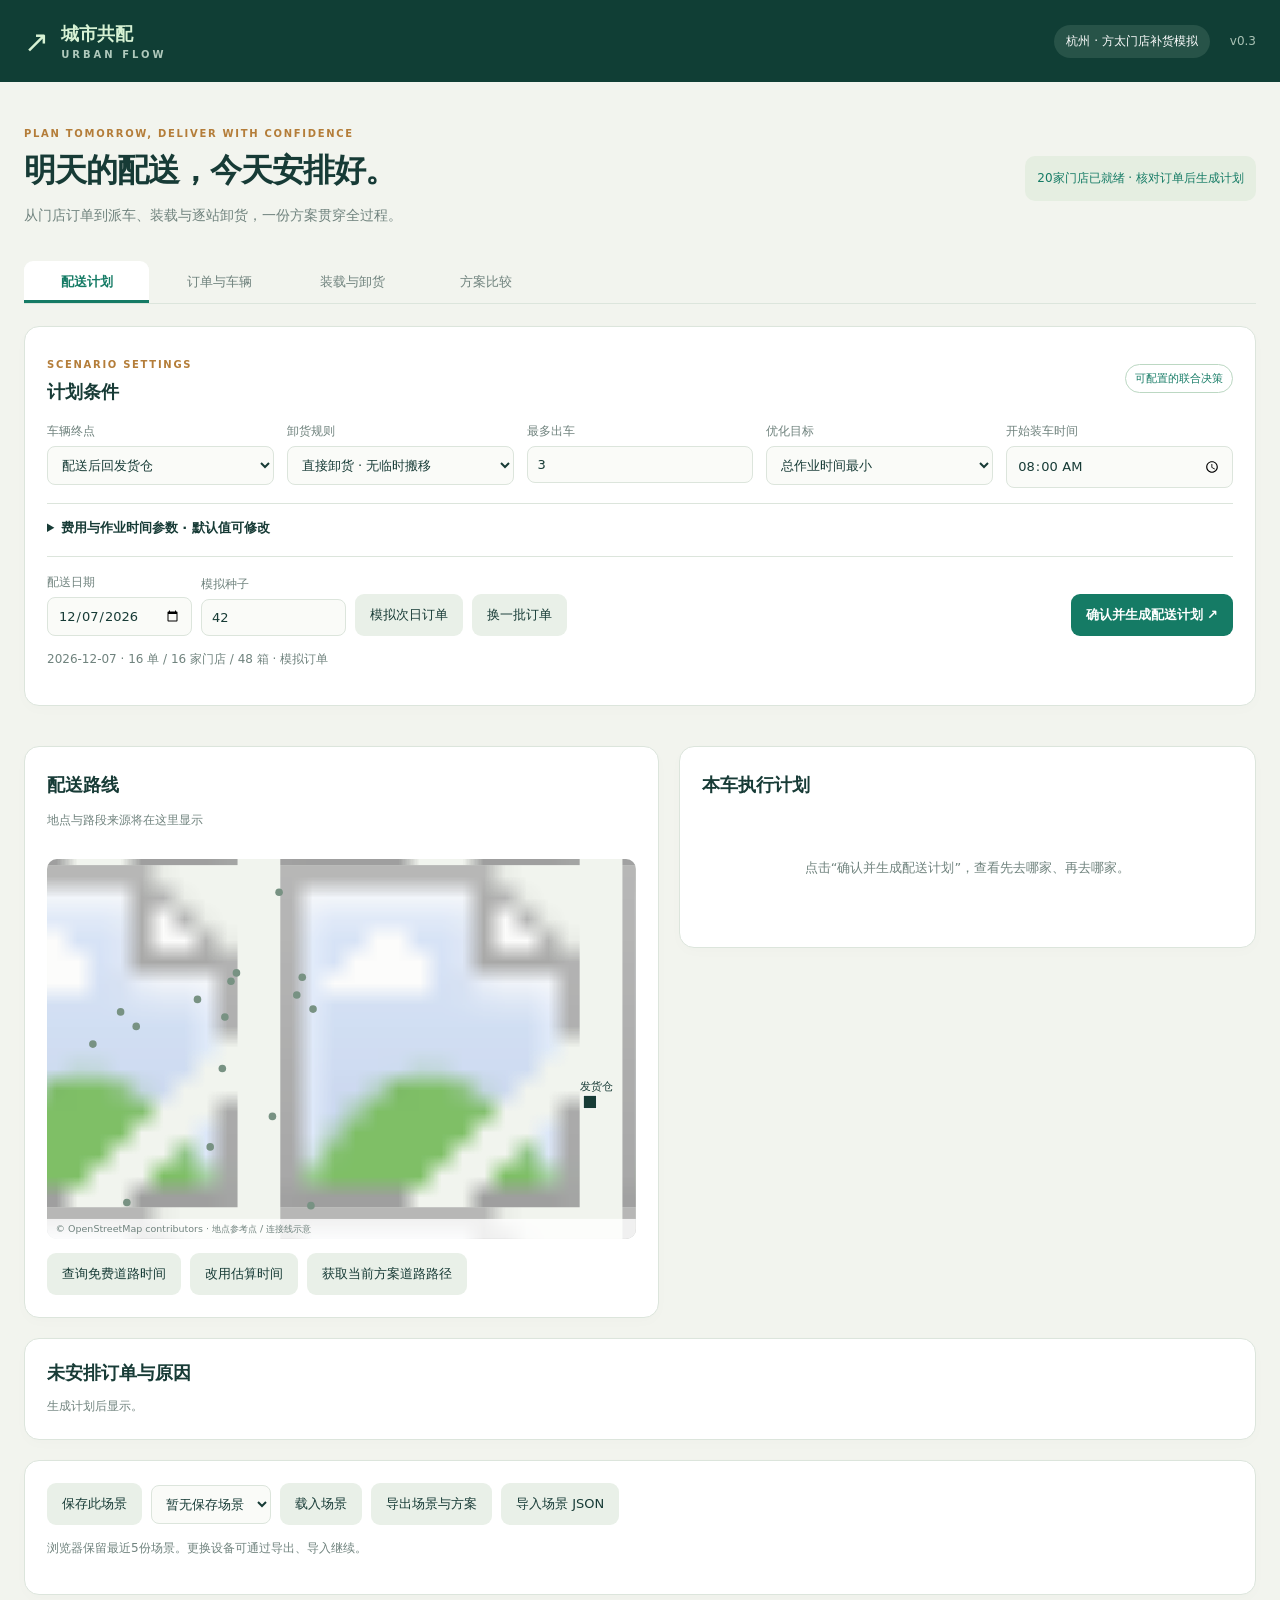
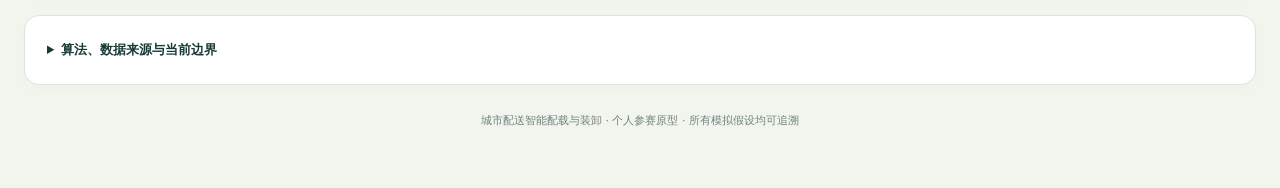
==== frontend/v03/index.html @ 90bd45fb "feat: publish configurable dispatch and loading demo v0.3" ====
<!doctype html>
<html lang="zh-CN"><head><meta charset="utf-8"><meta name="viewport" content="width=device-width,initial-scale=1"><meta name="theme-color" content="#123d38"><title>城市共配 · 方太门店配送工作台</title><link rel="stylesheet" href="style.css"></head>
<body><header class="top"><a class="brand" href="#">↗ <span>城市共配<small>URBAN FLOW</small></span></a><span class="badge">杭州 · 方太门店补货模拟</span><span class="version">v0.3</span></header>
<main><section class="intro"><div><p class="eyebrow">PLAN TOMORROW, DELIVER WITH CONFIDENCE</p><h1>明天的配送，今天安排好。</h1><p>从门店订单到派车、装载与逐站卸货，一份方案贯穿全过程。</p></div><div class="status" id="status">准备加载门店数据…</div></section>
<nav class="tabs" aria-label="工作台"><button data-tab="plan" class="active">配送计划</button><button data-tab="orders">订单与车辆</button><button data-tab="cargo">装载与卸货</button><button data-tab="compare">方案比较</button></nav>
<div id="notice" role="status" aria-live="polite" hidden></div><div id="stale" class="notice warning" hidden>订单或条件已修改。当前结果属于上次确认的场景；确认并重新计算后更新。</div>
<section class="card settings"><div class="section-head"><div><p class="eyebrow">SCENARIO SETTINGS</p><h2>计划条件</h2></div><span class="tag">可配置的联合决策</span></div>
<div class="fields"><label>车辆终点<select id="endpoint"><option value="return">配送后回发货仓</option><option value="open">最后一家门店结束</option><option value="parking">前往指定停车点</option></select></label><label>卸货规则<select id="unload"><option value="direct">直接卸货 · 无临时搬移</option><option value="limited">允许有限临时搬移</option></select></label><label>最多出车<input id="max-vehicles" type="number" min="1" max="6" value="3"></label><label>优化目标<select id="objective"><option value="time">总作业时间最小</option><option value="cost">配送费用最低</option></select></label><label>开始装车时间<input id="start" type="time" value="08:00"></label><label id="rehandle-label" hidden>每站最多搬移件数<input id="max-rehandles" type="number" min="0" max="5" value="2"></label></div>
<div id="parking-fields" class="fields" hidden><label>停车点名称<input id="end-name" value=""></label><label>经度 WGS84<input id="end-lon" type="number" step="any"></label><label>纬度 WGS84<input id="end-lat" type="number" step="any"></label></div>
<details><summary>费用与作业时间参数 · 默认值可修改</summary><p class="muted">默认费用是演示假设。可统一应用到所有车辆，也可在“订单与车辆”中分别修改。人工费包含装车、行驶、等待、卸货及终点行程。</p><div class="fields"><label>出车固定费 元/次<input id="fixed-cost" type="number" min="0" value="200"></label><label>里程费 元/km<input id="km-cost" type="number" min="0" step="0.1" value="1.5"></label><label>人工费 元/小时<input id="labor-cost" type="number" min="0" value="30"></label></div><div class="button-row"><button id="apply-costs" class="secondary">应用到全部车辆</button><button id="reset-costs" class="secondary">恢复默认费用</button></div><div id="time-parameters" class="fields"></div></details>
<div class="simulator"><label>配送日期<input id="date" type="date"></label><label>模拟种子<input id="seed" type="number" min="0" max="4294967295" value="42"></label><button id="simulate" class="secondary">模拟次日订单</button><button id="new-seed" class="secondary">换一批订单</button><button id="solve" class="primary">确认并生成配送计划 ↗</button><button id="cancel-solve" class="secondary" hidden>停止计算</button></div>
<p id="scenario-note" class="muted"></p></section>
<section id="plan-panel" class="panel"><div class="kpis" id="kpis"></div><div class="grid-two"><article class="card"><div class="section-head"><div><h2>配送路线</h2><p class="muted" id="road-note">地点与路段来源将在这里显示</p></div></div><div id="map"></div><div id="vehicle-tabs" class="button-row"></div><div class="button-row"><button id="road-query" class="secondary">查询免费道路时间</button><button id="road-clear" class="secondary">改用估算时间</button><button id="geometry-query" class="secondary">获取当前方案道路路径</button></div></article><article class="card"><div class="section-head"><div><h2>本车执行计划</h2><p id="route-heading" class="muted"></p></div></div><div id="route-list"></div><div id="route-totals"></div></article></div><article class="card"><h2>未安排订单与原因</h2><div id="unassigned" class="muted">生成计划后显示。</div></article></section>
<section id="orders-panel" class="panel" hidden><article class="card"><div class="section-head"><div><h2>次日配送订单</h2><p class="muted">门店是真实公开记录；商品、包装、数量与收货时间窗为模拟。时间窗约束卸货完成时刻。</p></div><button id="add-order" class="secondary">＋ 门店补单</button></div><div id="order-list"></div></article><article class="card"><h2>可用车辆与费用</h2><p class="muted">从可用车辆池中选择最多指定数量的车；车厢单位 cm、载重单位 kg。</p><div id="fleet"></div></article></section>
<section id="cargo-panel" class="panel" hidden><div class="grid-two"><article class="card"><div class="section-head"><div><h2>三维装载布局</h2><p id="cargo-heading" class="muted">拖动旋转 · 双指或滚轮缩放</p></div><button id="reset-view" class="secondary">重置视角</button></div><div id="cargo-vehicles" class="button-row"></div><canvas id="cargo-canvas" aria-label="三维箱件布局"></canvas><div id="cargo-stats" class="muted"></div><div class="fields"><label>展示模式<select id="operation-mode"><option value="overview">完整初始装载</option><option value="loading">逐箱装车</option><option value="unloading">逐站卸货与搬移</option></select></label><label>配送站点<select id="cargo-stop"></select></label></div><div class="button-row"><button id="op-prev" class="secondary">上一步</button><button id="op-next" class="primary">下一步</button><button id="op-all" class="secondary">完成本段</button></div><p id="operation-note" aria-live="polite"></p><label>箱件详情<select id="box-picker"></select></label><p id="box-info" class="muted"></p></article><article class="card"><h2>装卸执行步骤</h2><p class="muted">车门位于 x=0。按步骤取货；临时搬出的货物会恢复到经过校验的位置。</p><div id="operation-list"></div><div id="service-breakdown"></div></article></div></section>
<section id="compare-panel" class="panel" hidden><article class="card"><h2>同一场景：基础规则与联合优化</h2><div id="baseline-comparison"></div></article><article class="card"><div class="section-head"><div><h2>不同条件的方案记录</h2><p class="muted">修改终点、卸货规则或目标，再计算一次。仅对同一批订单与车辆参数显示可比记录。</p></div><button id="clear-history" class="secondary">清空记录</button></div><div id="history"></div></article><article class="card"><h2>求解与校验</h2><div id="diagnostics" class="muted"></div></article></section>
<section class="card storage"><div class="button-row"><button id="save" class="secondary">保存此场景</button><select id="saved" aria-label="已保存场景"></select><button id="load" class="secondary">载入场景</button><button id="export" class="secondary">导出场景与方案</button><button id="import" class="secondary">导入场景 JSON</button><input id="file" type="file" accept=".json" hidden></div><p class="muted">浏览器保留最近5份场景。更换设备可通过导出、导入继续。</p></section>
<details class="card methods"><summary>算法、数据来源与当前边界</summary><p>算法采用多起点贪心插入、2-opt、跨车移单与可行路线池组合；每条候选路线同时检查时间窗、三维装载和逐站卸货。最大化可按时完成的订单数后，按所选时间或费用目标比较方案。有限搜索无全局最优性证明，启发式失败不等于数学不可行。</p><p>参考：Tamke 等 EJOR 2026，三维装载约束路径优化；Nascimento 等 EJOR 2026 在线发表，带时间窗的逻辑型 Benders 分解。本程序借鉴模型与分解结构，实际实现为启发式，未实现论文完整精确算法。</p><p id="catalog-note"></p><p>包装尺寸、车队、费用与装卸系数都是演示假设。箱件保持直立、可按规则水平旋转；采用最多两层、单箱完整支撑的保守模型。搬移假定现场有足够的临时放置空间。未建模真实绑扎、车轴载荷、转弯制动或人员转向空间。</p><p>道路缓存与在线免费服务采用普通驾车路线，未验证货车限行及实时拥堵。地图加载失败不会阻止已有数据的计算。末站结束模式只统计本任务；指定停车点模式包含前往停车点的行程。</p><p><a href="https://doi.org/10.1016/j.ejor.2025.10.010" target="_blank" rel="noopener">Tamke 等论文</a> · <a href="https://doi.org/10.1016/j.ejor.2026.05.051" target="_blank" rel="noopener">Nascimento 等论文</a> · <a href="https://www.fotile.com/h5/services/shopList.html?key=杭州市" target="_blank" rel="noopener">方太门店查询</a></p></details>
<footer>城市配送智能配载与装卸 · 个人参赛原型 · 所有模拟假设均可追溯</footer></main>
<script>
window.addEventListener('error',function(e){if(!window.UrbanUI){document.getElementById('status').textContent='页面组件加载失败，请刷新或用系统浏览器打开。';var n=document.getElementById('notice');n.hidden=false;n.className='error';n.textContent='页面尚未启动。请检查网络后刷新；下载HTML需在支持JavaScript的浏览器打开。';}},true);
setTimeout(function(){if(!window.UrbanUI)document.getElementById('status').textContent='页面尚未启动，请刷新或换用系统浏览器。';},5000);
</script><script src="engine.js"></script><script src="catalog.js"></script><script src="app.js"></script></body></html>
---- frontend/v03/style.css ----
:root{--ink:#173b36;--muted:#70837e;--green:#157b65;--bg:#f2f4ee;--line:#dce5dc;--gold:#b47d39;font-family:system-ui,-apple-system,"Segoe UI","PingFang SC",sans-serif;color:var(--ink);background:var(--bg)}*{box-sizing:border-box}body{margin:0}button,input,select{font:inherit}button{cursor:pointer;border:0;border-radius:9px;padding:11px 15px;font-size:13px;min-height:42px;transition:background .15s}button:disabled{opacity:.5;cursor:wait}button:focus-visible,input:focus,select:focus{outline:2px solid #65ad95;outline-offset:2px}.primary{background:var(--green);color:white;font-weight:650}.secondary{background:#e9f0e8;color:var(--ink)}.top{height:82px;padding:0 max(24px,calc((100vw - 1280px)/2));display:flex;align-items:center;gap:20px;background:#103e35;color:white}.brand{font-size:30px;color:#d7f2d4;text-decoration:none;display:flex;gap:12px;align-items:center}.brand span{font-size:18px;font-weight:700}.brand small{display:block;font-size:10px;letter-spacing:3px;margin-top:3px;color:#afc9bc}.badge{margin-left:auto;font-size:12px;background:#275348;padding:8px 12px;border-radius:30px}.version{font-size:12px;color:#a9c2b5}main{max-width:1280px;margin:auto;padding:30px 24px}.intro{display:flex;align-items:center;gap:20px;padding:6px 0 22px}.intro h1{font-size:32px;margin:7px 0 12px;letter-spacing:-1px}.intro p{color:var(--muted);font-size:14px}.eyebrow{font-size:10px!important;letter-spacing:1.7px;font-weight:700;color:var(--gold)!important}.status{margin-left:auto;max-width:270px;font-size:12px;color:var(--green);background:#e5eee1;border-radius:10px;padding:12px;line-height:1.8}.tabs{display:flex;border-bottom:1px solid var(--line);gap:8px;margin-bottom:22px}.tabs button{border-radius:9px 9px 0 0;background:transparent;color:var(--muted);min-width:125px}.tabs button.active{background:white;color:var(--green);box-shadow:inset 0 -3px var(--green);font-weight:700}.card{background:white;border:1px solid var(--line);border-radius:15px;padding:22px;margin-bottom:20px;box-shadow:0 4px 14px #153b3604}.section-head{display:flex;justify-content:space-between;gap:12px;align-items:center;margin-bottom:15px}h2{font-size:18px;margin:0 0 10px}h3{font-size:15px;margin:10px 0}.section-head h2{margin:4px 0}.tag{font-size:11px;white-space:nowrap;border:1px solid #bcd8c3;padding:6px 9px;border-radius:20px;color:var(--green)}.fields{display:grid;grid-template-columns:repeat(auto-fit,minmax(145px,1fr));gap:13px;margin:15px 0}label{display:block;font-size:12px;color:var(--muted)}input,select{display:block;width:100%;padding:10px;border:1px solid var(--line);border-radius:8px;color:var(--ink);background:#fafbf8;margin-top:6px;min-width:0;font-size:13px}input[type=checkbox]{display:inline;width:auto;margin-right:8px}details{border-top:1px solid var(--line);padding-top:12px;margin-top:15px}summary{cursor:pointer;font-size:13px;font-weight:650;line-height:1.8}.muted{color:var(--muted);font-size:12px;line-height:1.9}.simulator,.button-row{display:flex;flex-wrap:wrap;gap:9px;align-items:center}.simulator{border-top:1px solid var(--line);margin-top:17px;padding-top:17px;align-items:flex-end}.simulator label{width:145px}.simulator .primary{margin-left:auto}.kpis{display:grid;grid-template-columns:repeat(4,1fr);gap:15px;margin-bottom:20px}.kpi{border:1px solid var(--line);border-radius:12px;background:white;padding:20px}.kpi span{font-size:12px;color:var(--muted)}.kpi strong{display:block;font-size:28px;margin:12px 0 7px;font-weight:650}.kpi small{font-size:11px;color:var(--muted)}.grid-two{display:grid;grid-template-columns:1.1fr 1fr;gap:20px;align-items:start}#map svg{width:100%;display:block;border-radius:10px;background:#f1f4ee;margin-bottom:14px}.route-stop{border-left:2px solid #d6e4d9;padding:10px 0 10px 15px;margin-left:9px}.route-stop b{font-size:13px;display:block}.route-stop p{font-size:12px;color:var(--muted);margin:7px 0}.breakdown{display:grid;grid-template-columns:repeat(2,1fr);gap:8px;background:#f2f6ee;border-radius:10px;padding:12px;margin-top:12px;font-size:12px}.breakdown strong{display:block;font-size:16px;margin-top:5px}.order-card,.fleet-card{border:1px solid var(--line);border-radius:10px;margin:13px 0;padding:15px}.order-head{display:flex;gap:10px;align-items:center}.order-head b{font-size:13px}.order-head button{margin-left:auto;padding:7px 12px;min-height:32px;color:#a9503a}.order-card .fields{margin:10px 0}.order-card details{font-size:12px}table{width:100%;border-collapse:collapse;font-size:12px}th,td{text-align:left;padding:10px;border-bottom:1px solid var(--line);white-space:nowrap}th{font-weight:600;color:var(--muted);background:#f5f8f2}.table-scroll{overflow:auto}.table-scroll input{width:75px}.table-scroll input[type=checkbox]{width:auto}canvas{width:100%;height:330px;display:block;background:linear-gradient(#f5f7f0,#eef2e9);border-radius:10px;margin:15px 0;touch-action:none}.operation{padding:12px;border-bottom:1px solid var(--line);font-size:12px;line-height:1.8}.operation.done{background:#edf5e9;color:var(--green)}.operation.current{border-left:3px solid var(--gold);background:#faf4e9}.operation small{color:var(--muted)}.notice,#notice{border-radius:10px;padding:13px 15px;margin:15px 0;font-size:13px;line-height:1.8;background:#e7f1e3;color:var(--ink)}.warning,#notice.error{background:#fff1df;color:#8d5b25}.empty{padding:35px 12px;text-align:center;color:var(--muted);font-size:13px}.vehicle-pill.active{color:white;background:var(--green)}.methods p{font-size:12px;color:var(--muted);line-height:1.9}.methods a{color:var(--green)}footer{font-size:11px;text-align:center;color:var(--muted);padding:8px 0 30px}.storage select{width:auto;max-width:240px;margin:0}.busy{opacity:.8}[hidden]{display:none!important}@media(max-width:850px){.grid-two{grid-template-columns:1fr}.intro{display:block}.status{margin:15px 0 0;max-width:none}.kpis{grid-template-columns:repeat(2,1fr)}.tabs{gap:0}.tabs button{min-width:0;flex:1;padding:12px 6px}.top{padding:0 18px;gap:10px}.badge{font-size:10px}.intro h1{font-size:27px}}@media(max-width:480px){main{padding:20px 13px}.card{padding:16px;border-radius:12px}.top{height:70px}.brand span{font-size:16px}.badge{max-width:150px;line-height:1.5;text-align:center}.version{display:none}.intro p{line-height:1.8}.fields{grid-template-columns:repeat(2,minmax(0,1fr));gap:10px}.simulator label{width:calc(50% - 5px)}.simulator button{flex:1}.simulator .primary{flex-basis:100%;margin-left:0}.kpis{gap:9px}.kpi{padding:14px}.kpi strong{font-size:24px}.tag{display:none}canvas{height:300px}.section-head{align-items:flex-start}.button-row button{padding:9px 11px}h2{font-size:17px}}
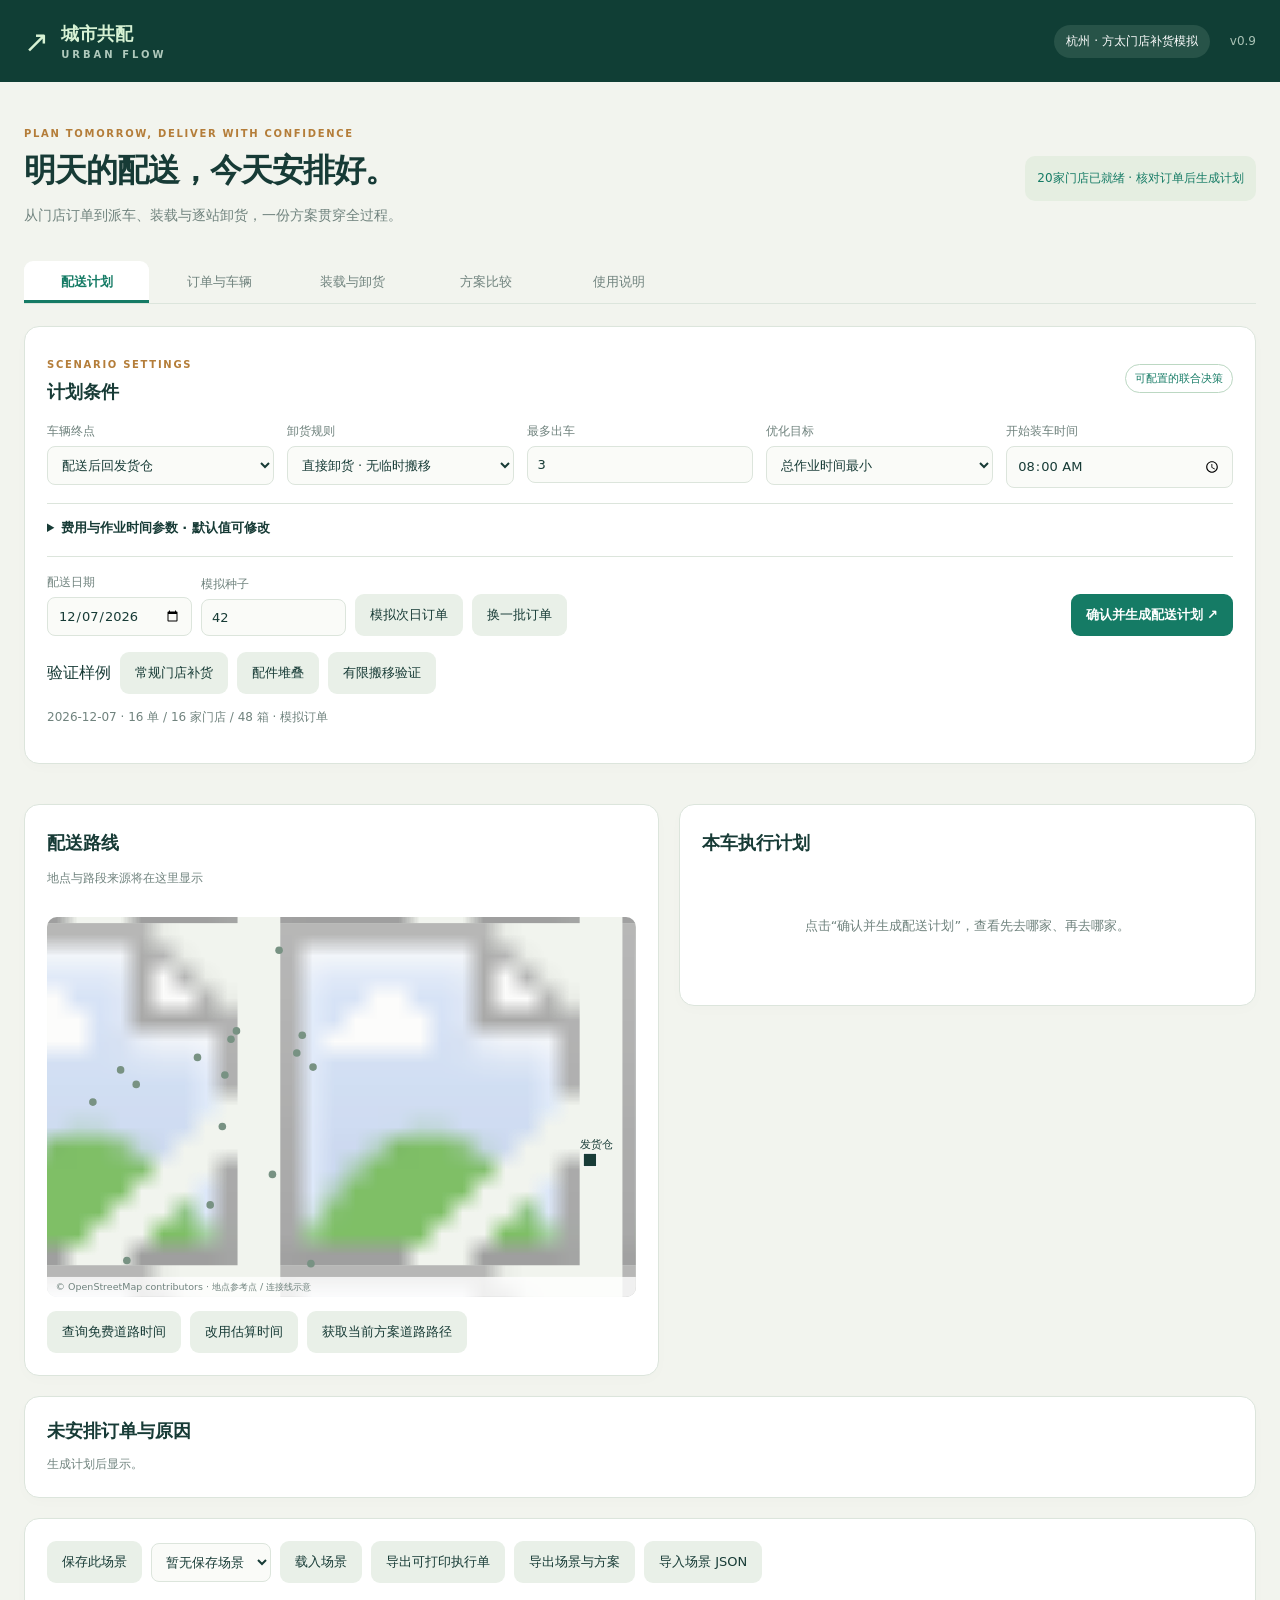
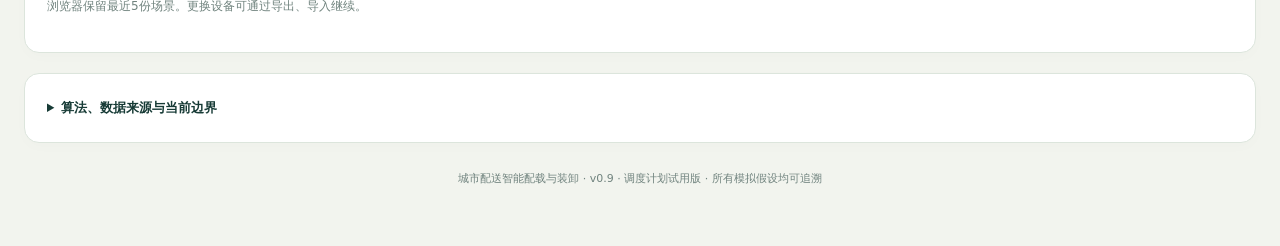
==== commit 38fa181d: "feat: release v0.9 delivery planning with validated stacking Add five package types, unload guidance" ====
--- a/frontend/v03/index.html
+++ b/frontend/v03/index.html
@@ -1,23 +1,23 @@
 <!doctype html>
-<html lang="zh-CN"><head><meta charset="utf-8"><meta name="viewport" content="width=device-width,initial-scale=1"><meta name="theme-color" content="#123d38"><title>城市共配 · 方太门店配送工作台</title><link rel="stylesheet" href="style.css"></head>
-<body><header class="top"><a class="brand" href="#">↗ <span>城市共配<small>URBAN FLOW</small></span></a><span class="badge">杭州 · 方太门店补货模拟</span><span class="version">v0.3</span></header>
+<html lang="zh-CN"><head><meta charset="utf-8"><meta name="viewport" content="width=device-width,initial-scale=1"><meta name="theme-color" content="#123d38"><title>城市共配 · 方太门店配送工作台 v0.9</title><link rel="stylesheet" href="style.css?v=0.9"></head>
+<body><header class="top"><a class="brand" href="#">↗ <span>城市共配<small>URBAN FLOW</small></span></a><span class="badge">杭州 · 方太门店补货模拟</span><span class="version">v0.9</span></header>
 <main><section class="intro"><div><p class="eyebrow">PLAN TOMORROW, DELIVER WITH CONFIDENCE</p><h1>明天的配送，今天安排好。</h1><p>从门店订单到派车、装载与逐站卸货，一份方案贯穿全过程。</p></div><div class="status" id="status">准备加载门店数据…</div></section>
-<nav class="tabs" aria-label="工作台"><button data-tab="plan" class="active">配送计划</button><button data-tab="orders">订单与车辆</button><button data-tab="cargo">装载与卸货</button><button data-tab="compare">方案比较</button></nav>
+<nav class="tabs" aria-label="工作台"><button data-tab="plan" class="active">配送计划</button><button data-tab="orders">订单与车辆</button><button data-tab="cargo">装载与卸货</button><button data-tab="compare">方案比较</button><button data-tab="help">使用说明</button></nav>
 <div id="notice" role="status" aria-live="polite" hidden></div><div id="stale" class="notice warning" hidden>订单或条件已修改。当前结果属于上次确认的场景；确认并重新计算后更新。</div>
 <section class="card settings"><div class="section-head"><div><p class="eyebrow">SCENARIO SETTINGS</p><h2>计划条件</h2></div><span class="tag">可配置的联合决策</span></div>
 <div class="fields"><label>车辆终点<select id="endpoint"><option value="return">配送后回发货仓</option><option value="open">最后一家门店结束</option><option value="parking">前往指定停车点</option></select></label><label>卸货规则<select id="unload"><option value="direct">直接卸货 · 无临时搬移</option><option value="limited">允许有限临时搬移</option></select></label><label>最多出车<input id="max-vehicles" type="number" min="1" max="6" value="3"></label><label>优化目标<select id="objective"><option value="time">总作业时间最小</option><option value="cost">配送费用最低</option></select></label><label>开始装车时间<input id="start" type="time" value="08:00"></label><label id="rehandle-label" hidden>每站最多搬移件数<input id="max-rehandles" type="number" min="0" max="5" value="2"></label></div>
 <div id="parking-fields" class="fields" hidden><label>停车点名称<input id="end-name" value=""></label><label>经度 WGS84<input id="end-lon" type="number" step="any"></label><label>纬度 WGS84<input id="end-lat" type="number" step="any"></label></div>
 <details><summary>费用与作业时间参数 · 默认值可修改</summary><p class="muted">默认费用是演示假设。可统一应用到所有车辆，也可在“订单与车辆”中分别修改。人工费包含装车、行驶、等待、卸货及终点行程。</p><div class="fields"><label>出车固定费 元/次<input id="fixed-cost" type="number" min="0" value="200"></label><label>里程费 元/km<input id="km-cost" type="number" min="0" step="0.1" value="1.5"></label><label>人工费 元/小时<input id="labor-cost" type="number" min="0" value="30"></label></div><div class="button-row"><button id="apply-costs" class="secondary">应用到全部车辆</button><button id="reset-costs" class="secondary">恢复默认费用</button></div><div id="time-parameters" class="fields"></div></details>
 <div class="simulator"><label>配送日期<input id="date" type="date"></label><label>模拟种子<input id="seed" type="number" min="0" max="4294967295" value="42"></label><button id="simulate" class="secondary">模拟次日订单</button><button id="new-seed" class="secondary">换一批订单</button><button id="solve" class="primary">确认并生成配送计划 ↗</button><button id="cancel-solve" class="secondary" hidden>停止计算</button></div>
-<p id="scenario-note" class="muted"></p></section>
+<div class="button-row examples"><span>验证样例</span><button id="example-normal" class="secondary">常规门店补货</button><button id="example-stack" class="secondary">配件堆叠</button><button id="example-rehandle" class="secondary">有限搬移验证</button></div><p id="scenario-note" class="muted"></p></section>
 <section id="plan-panel" class="panel"><div class="kpis" id="kpis"></div><div class="grid-two"><article class="card"><div class="section-head"><div><h2>配送路线</h2><p class="muted" id="road-note">地点与路段来源将在这里显示</p></div></div><div id="map"></div><div id="vehicle-tabs" class="button-row"></div><div class="button-row"><button id="road-query" class="secondary">查询免费道路时间</button><button id="road-clear" class="secondary">改用估算时间</button><button id="geometry-query" class="secondary">获取当前方案道路路径</button></div></article><article class="card"><div class="section-head"><div><h2>本车执行计划</h2><p id="route-heading" class="muted"></p></div></div><div id="route-list"></div><div id="route-totals"></div></article></div><article class="card"><h2>未安排订单与原因</h2><div id="unassigned" class="muted">生成计划后显示。</div></article></section>
-<section id="orders-panel" class="panel" hidden><article class="card"><div class="section-head"><div><h2>次日配送订单</h2><p class="muted">门店是真实公开记录；商品、包装、数量与收货时间窗为模拟。时间窗约束卸货完成时刻。</p></div><button id="add-order" class="secondary">＋ 门店补单</button></div><div id="order-list"></div></article><article class="card"><h2>可用车辆与费用</h2><p class="muted">从可用车辆池中选择最多指定数量的车；车厢单位 cm、载重单位 kg。</p><div id="fleet"></div></article></section>
-<section id="cargo-panel" class="panel" hidden><div class="grid-two"><article class="card"><div class="section-head"><div><h2>三维装载布局</h2><p id="cargo-heading" class="muted">拖动旋转 · 双指或滚轮缩放</p></div><button id="reset-view" class="secondary">重置视角</button></div><div id="cargo-vehicles" class="button-row"></div><canvas id="cargo-canvas" aria-label="三维箱件布局"></canvas><div id="cargo-stats" class="muted"></div><div class="fields"><label>展示模式<select id="operation-mode"><option value="overview">完整初始装载</option><option value="loading">逐箱装车</option><option value="unloading">逐站卸货与搬移</option></select></label><label>配送站点<select id="cargo-stop"></select></label></div><div class="button-row"><button id="op-prev" class="secondary">上一步</button><button id="op-next" class="primary">下一步</button><button id="op-all" class="secondary">完成本段</button></div><p id="operation-note" aria-live="polite"></p><label>箱件详情<select id="box-picker"></select></label><p id="box-info" class="muted"></p></article><article class="card"><h2>装卸执行步骤</h2><p class="muted">车门位于 x=0。按步骤取货；临时搬出的货物会恢复到经过校验的位置。</p><div id="operation-list"></div><div id="service-breakdown"></div></article></div></section>
-<section id="compare-panel" class="panel" hidden><article class="card"><h2>同一场景：基础规则与联合优化</h2><div id="baseline-comparison"></div></article><article class="card"><div class="section-head"><div><h2>不同条件的方案记录</h2><p class="muted">修改终点、卸货规则或目标，再计算一次。仅对同一批订单与车辆参数显示可比记录。</p></div><button id="clear-history" class="secondary">清空记录</button></div><div id="history"></div></article><article class="card"><h2>求解与校验</h2><div id="diagnostics" class="muted"></div></article></section>
-<section class="card storage"><div class="button-row"><button id="save" class="secondary">保存此场景</button><select id="saved" aria-label="已保存场景"></select><button id="load" class="secondary">载入场景</button><button id="export" class="secondary">导出场景与方案</button><button id="import" class="secondary">导入场景 JSON</button><input id="file" type="file" accept=".json" hidden></div><p class="muted">浏览器保留最近5份场景。更换设备可通过导出、导入继续。</p></section>
-<details class="card methods"><summary>算法、数据来源与当前边界</summary><p>算法采用多起点贪心插入、2-opt、跨车移单与可行路线池组合；每条候选路线同时检查时间窗、三维装载和逐站卸货。最大化可按时完成的订单数后，按所选时间或费用目标比较方案。有限搜索无全局最优性证明，启发式失败不等于数学不可行。</p><p>参考：Tamke 等 EJOR 2026，三维装载约束路径优化；Nascimento 等 EJOR 2026 在线发表，带时间窗的逻辑型 Benders 分解。本程序借鉴模型与分解结构，实际实现为启发式，未实现论文完整精确算法。</p><p id="catalog-note"></p><p>包装尺寸、车队、费用与装卸系数都是演示假设。箱件保持直立、可按规则水平旋转；采用最多两层、单箱完整支撑的保守模型。搬移假定现场有足够的临时放置空间。未建模真实绑扎、车轴载荷、转弯制动或人员转向空间。</p><p>道路缓存与在线免费服务采用普通驾车路线，未验证货车限行及实时拥堵。地图加载失败不会阻止已有数据的计算。末站结束模式只统计本任务；指定停车点模式包含前往停车点的行程。</p><p><a href="https://doi.org/10.1016/j.ejor.2025.10.010" target="_blank" rel="noopener">Tamke 等论文</a> · <a href="https://doi.org/10.1016/j.ejor.2026.05.051" target="_blank" rel="noopener">Nascimento 等论文</a> · <a href="https://www.fotile.com/h5/services/shopList.html?key=杭州市" target="_blank" rel="noopener">方太门店查询</a></p></details>
-<footer>城市配送智能配载与装卸 · 个人参赛原型 · 所有模拟假设均可追溯</footer></main>
+<section id="orders-panel" class="panel" hidden><article class="card"><div class="section-head"><div><h2>次日配送订单</h2><p class="muted">门店是真实公开记录；商品、包装、数量与收货时间窗为模拟。时间窗约束卸货完成时刻。</p></div><button id="add-order" class="secondary">＋ 门店补单</button></div><div class="button-row"><button id="csv-template" class="secondary">下载订单 CSV 模板</button><button id="csv-import" class="secondary">导入订单 CSV</button><button id="store-list" class="secondary">下载门店编号表</button><input id="csv-file" type="file" accept=".csv,text/csv" hidden></div><div id="order-list"></div></article><article class="card"><h2>可用车辆与费用</h2><p class="muted">从可用车辆池中选择最多指定数量的车；车厢单位 cm、载重单位 kg。</p><div id="fleet"></div></article></section>
+<section id="cargo-panel" class="panel" hidden><div class="grid-two"><article class="card"><div class="section-head"><div><h2>三维装载布局</h2><p id="cargo-heading" class="muted">拖动旋转 · 双指或滚轮缩放</p></div><div class="button-row"><button id="top-view" class="secondary">俯视图</button><button id="reset-view" class="secondary">重置视角</button></div></div><div id="cargo-vehicles" class="button-row"></div><canvas id="cargo-canvas" aria-label="三维箱件布局"></canvas><div id="cargo-stats" class="muted"></div><div class="fields"><label>展示模式<select id="operation-mode"><option value="overview">完整初始装载</option><option value="loading">逐箱装车</option><option value="unloading">逐站卸货与搬移</option></select></label><label>配送站点<select id="cargo-stop"></select></label></div><div class="button-row"><button id="op-prev" class="secondary">上一步</button><button id="op-next" class="primary">下一步</button><button id="op-all" class="secondary">完成本段</button><button id="next-stop" class="secondary">下一站</button></div><p id="operation-note" aria-live="polite"></p><label>箱件详情<select id="box-picker"></select></label><p id="box-info" class="muted"></p></article><article class="card"><h2>装卸执行步骤</h2><p class="muted">车门位于 x=0。按步骤取货；临时搬出的货物会恢复到经过校验的位置。</p><div id="operation-list"></div><div id="service-breakdown"></div></article></div></section>
+<section id="compare-panel" class="panel" hidden><article class="card"><h2>同一场景：三种规则与联合优化</h2><div id="baseline-comparison"></div></article><article class="card"><div class="section-head"><div><h2>不同条件的方案记录</h2><p class="muted">修改终点、卸货规则或目标，再计算一次。仅对同一批订单与车辆参数显示可比记录。</p></div><button id="clear-history" class="secondary">清空记录</button></div><div id="history"></div></article><article class="card"><h2>求解与校验</h2><div id="diagnostics" class="muted"></div></article></section>
+<section class="card storage"><div class="button-row"><button id="save" class="secondary">保存此场景</button><select id="saved" aria-label="已保存场景"></select><button id="load" class="secondary">载入场景</button><button id="print-plan" class="secondary">导出可打印执行单</button><button id="export" class="secondary">导出场景与方案</button><button id="import" class="secondary">导入场景 JSON</button><input id="file" type="file" accept=".json" hidden></div><p class="muted">浏览器保留最近5份场景。更换设备可通过导出、导入继续。</p></section>
+<details class="card methods"><summary>算法、数据来源与当前边界</summary><p>算法采用多起点贪心插入、2-opt、跨车移单与可行路线池组合；每条候选路线同时检查时间窗、三维装载和逐站卸货。最大化可按时完成的订单数后，按所选时间或费用目标比较方案。有限搜索无全局最优性证明，启发式失败不等于数学不可行。</p><p>参考：Tamke 等 EJOR 2026，三维装载约束路径优化；Nascimento 等 EJOR 2026 在线发表，带时间窗的逻辑型 Benders 分解。本程序借鉴模型与分解结构，实际实现为启发式，未实现论文完整精确算法。</p><p id="catalog-note"></p><p>包装尺寸、车队、费用与装卸系数都是演示假设。箱件保持直立、可按规则水平旋转；采用最多两层、单箱完整支撑的保守模型。搬移假定现场有足够的临时放置空间。未建模真实绑扎、车轴载荷、转弯制动或人员转向空间。</p><p>道路缓存与在线免费服务采用普通驾车路线，本版按普通驾车模型计算，不将拥堵或限行作为优化条件。地图加载失败不会阻止已有数据的计算。末站结束模式只统计本任务；指定停车点模式包含前往停车点的行程。</p><p><a href="https://doi.org/10.1016/j.ejor.2025.10.010" target="_blank" rel="noopener">Tamke 等论文</a> · <a href="https://doi.org/10.1016/j.ejor.2026.05.051" target="_blank" rel="noopener">Nascimento 等论文</a> · <a href="https://www.fotile.com/h5/services/shopList.html?key=杭州市" target="_blank" rel="noopener">方太门店查询</a></p></details>
+<section id="help-panel" class="panel" hidden><article class="card help"><p class="eyebrow">GET STARTED</p><h2>从订单到配送执行</h2><ol><li><b>前一天接单。</b>点击模拟按钮，在20家公开门店中生成次日补货订单；也可下载 CSV 模板，填写门店编号、收货时间和箱型数量后导入。重复订单号的多行会合并成一单。</li><li><b>确认资源与规则。</b>编辑车辆、最多出车数、终点和卸货方式。直接卸货要求取货通道畅通；有限搬移允许先搬出少量挡货，再按校验位置恢复。可用“有限搬移验证”样例对比两种规则。</li><li><b>生成计划。</b>点击确认计算，先尽量完成更多订单，再优化所选时间或费用目标。未安排的订单单独列出原因。修改条件后，已有结果保留到下次确认。</li><li><b>按路线装卸。</b>在装载页选择车辆，查看完整布局、逐箱装车和逐站卸货。上层箱先取出；每一步显示原因、位置和估计时长。切换站点会显示此前站点已完成后的车内状态。</li><li><b>发执行单。</b>下载可打印 HTML，电脑或手机浏览器打开即可阅读；可用浏览器打印为 PDF。场景 JSON 可用于换设备继续计算。浏览器保存仅限当前设备。</li></ol><h3>时间与费用怎样算</h3><p><b>min 表示分钟。</b>总作业时间是所有车辆装车、行驶、等待、卸货及终点行程的总和；车辆并行作业时，它通常大于“整批任务历时”。后者从开始装车到最后一辆车结束。</p><p>卸货时间＝每站准备＋逐箱卸货＋易碎处理＋重货处理＋临时搬出与恢复，按0.5 min向上取整。它已经计入时间窗及人工费。收货截止约束的是卸货完成时刻。</p><p>每车费用＝出车固定费＋里程×里程费＋作业小时×人工费。小、中、大车型默认分别为160/220/300元、1.2/1.6/2.1元每公里、30/35/40元每小时，均可编辑。</p><h3>五种包装与堆叠</h3><div id="sku-reference"></div><p>这些包装规格是模拟假设。最多两层，上层必须完全位于一个下层箱的顶面内，且满足承重；易碎或不可堆叠的箱子不承托其他箱件。增加配件让堆叠更容易出现，算法仍会根据支撑和卸货顺序决定位置。</p><h3>地图与方案比较</h3><p>免费道路服务提供沿道路的形状和普通驾车估计时间，不等同于实测耗时。路径与计算时间匹配后显示实线；缺少匹配道路数据时显示虚线示意。查询得到新时间后，草案提示确认重算。网络失败时保留已有道路缓存。</p><p>比较页使用同一批订单、车辆、费用和约束，分别运行输入顺序、最近门店、最早截止三种规则，再与联合优化结果比较。规则方案也接受装载及卸货校验。服务量不同时，不显示会误导的节省百分比。</p><h3>数据与版本范围</h3><p>门店记录来自公开方太门店目录，坐标为公开地图定位参考；发货仓、停车点、订单、包装、车辆及作业系数含模拟假设，未代表方太或传化的真实客户关系。门店编号表包含来源与查询日期。</p><p>v0.9适用于单仓、单日、最多30单/150箱/6辆车的计划演示与小规模试用。输入每单配送到一个门店，同车完成该单全部箱件。算法为有限搜索启发式；现场装卸仍需核对实物与安全条件。</p></article></section><footer>城市配送智能配载与装卸 · v0.9 · 调度计划试用版 · 所有模拟假设均可追溯</footer></main>
 <script>
 window.addEventListener('error',function(e){if(!window.UrbanUI){document.getElementById('status').textContent='页面组件加载失败，请刷新或用系统浏览器打开。';var n=document.getElementById('notice');n.hidden=false;n.className='error';n.textContent='页面尚未启动。请检查网络后刷新；下载HTML需在支持JavaScript的浏览器打开。';}},true);
 setTimeout(function(){if(!window.UrbanUI)document.getElementById('status').textContent='页面尚未启动，请刷新或换用系统浏览器。';},5000);
-</script><script src="engine.js"></script><script src="catalog.js"></script><script src="app.js"></script></body></html>
+</script><script src="engine.js?v=0.9"></script><script src="catalog.js?v=0.9"></script><script src="product.js?v=0.9"></script><script src="roads.js?v=0.9"></script><script src="app.js?v=0.9"></script></body></html>
--- a/frontend/v03/style.css
+++ b/frontend/v03/style.css
@@ -1 +1,5 @@
 :root{--ink:#173b36;--muted:#70837e;--green:#157b65;--bg:#f2f4ee;--line:#dce5dc;--gold:#b47d39;font-family:system-ui,-apple-system,"Segoe UI","PingFang SC",sans-serif;color:var(--ink);background:var(--bg)}*{box-sizing:border-box}body{margin:0}button,input,select{font:inherit}button{cursor:pointer;border:0;border-radius:9px;padding:11px 15px;font-size:13px;min-height:42px;transition:background .15s}button:disabled{opacity:.5;cursor:wait}button:focus-visible,input:focus,select:focus{outline:2px solid #65ad95;outline-offset:2px}.primary{background:var(--green);color:white;font-weight:650}.secondary{background:#e9f0e8;color:var(--ink)}.top{height:82px;padding:0 max(24px,calc((100vw - 1280px)/2));display:flex;align-items:center;gap:20px;background:#103e35;color:white}.brand{font-size:30px;color:#d7f2d4;text-decoration:none;display:flex;gap:12px;align-items:center}.brand span{font-size:18px;font-weight:700}.brand small{display:block;font-size:10px;letter-spacing:3px;margin-top:3px;color:#afc9bc}.badge{margin-left:auto;font-size:12px;background:#275348;padding:8px 12px;border-radius:30px}.version{font-size:12px;color:#a9c2b5}main{max-width:1280px;margin:auto;padding:30px 24px}.intro{display:flex;align-items:center;gap:20px;padding:6px 0 22px}.intro h1{font-size:32px;margin:7px 0 12px;letter-spacing:-1px}.intro p{color:var(--muted);font-size:14px}.eyebrow{font-size:10px!important;letter-spacing:1.7px;font-weight:700;color:var(--gold)!important}.status{margin-left:auto;max-width:270px;font-size:12px;color:var(--green);background:#e5eee1;border-radius:10px;padding:12px;line-height:1.8}.tabs{display:flex;border-bottom:1px solid var(--line);gap:8px;margin-bottom:22px}.tabs button{border-radius:9px 9px 0 0;background:transparent;color:var(--muted);min-width:125px}.tabs button.active{background:white;color:var(--green);box-shadow:inset 0 -3px var(--green);font-weight:700}.card{background:white;border:1px solid var(--line);border-radius:15px;padding:22px;margin-bottom:20px;box-shadow:0 4px 14px #153b3604}.section-head{display:flex;justify-content:space-between;gap:12px;align-items:center;margin-bottom:15px}h2{font-size:18px;margin:0 0 10px}h3{font-size:15px;margin:10px 0}.section-head h2{margin:4px 0}.tag{font-size:11px;white-space:nowrap;border:1px solid #bcd8c3;padding:6px 9px;border-radius:20px;color:var(--green)}.fields{display:grid;grid-template-columns:repeat(auto-fit,minmax(145px,1fr));gap:13px;margin:15px 0}label{display:block;font-size:12px;color:var(--muted)}input,select{display:block;width:100%;padding:10px;border:1px solid var(--line);border-radius:8px;color:var(--ink);background:#fafbf8;margin-top:6px;min-width:0;font-size:13px}input[type=checkbox]{display:inline;width:auto;margin-right:8px}details{border-top:1px solid var(--line);padding-top:12px;margin-top:15px}summary{cursor:pointer;font-size:13px;font-weight:650;line-height:1.8}.muted{color:var(--muted);font-size:12px;line-height:1.9}.simulator,.button-row{display:flex;flex-wrap:wrap;gap:9px;align-items:center}.simulator{border-top:1px solid var(--line);margin-top:17px;padding-top:17px;align-items:flex-end}.simulator label{width:145px}.simulator .primary{margin-left:auto}.kpis{display:grid;grid-template-columns:repeat(4,1fr);gap:15px;margin-bottom:20px}.kpi{border:1px solid var(--line);border-radius:12px;background:white;padding:20px}.kpi span{font-size:12px;color:var(--muted)}.kpi strong{display:block;font-size:28px;margin:12px 0 7px;font-weight:650}.kpi small{font-size:11px;color:var(--muted)}.grid-two{display:grid;grid-template-columns:1.1fr 1fr;gap:20px;align-items:start}#map svg{width:100%;display:block;border-radius:10px;background:#f1f4ee;margin-bottom:14px}.route-stop{border-left:2px solid #d6e4d9;padding:10px 0 10px 15px;margin-left:9px}.route-stop b{font-size:13px;display:block}.route-stop p{font-size:12px;color:var(--muted);margin:7px 0}.breakdown{display:grid;grid-template-columns:repeat(2,1fr);gap:8px;background:#f2f6ee;border-radius:10px;padding:12px;margin-top:12px;font-size:12px}.breakdown strong{display:block;font-size:16px;margin-top:5px}.order-card,.fleet-card{border:1px solid var(--line);border-radius:10px;margin:13px 0;padding:15px}.order-head{display:flex;gap:10px;align-items:center}.order-head b{font-size:13px}.order-head button{margin-left:auto;padding:7px 12px;min-height:32px;color:#a9503a}.order-card .fields{margin:10px 0}.order-card details{font-size:12px}table{width:100%;border-collapse:collapse;font-size:12px}th,td{text-align:left;padding:10px;border-bottom:1px solid var(--line);white-space:nowrap}th{font-weight:600;color:var(--muted);background:#f5f8f2}.table-scroll{overflow:auto}.table-scroll input{width:75px}.table-scroll input[type=checkbox]{width:auto}canvas{width:100%;height:330px;display:block;background:linear-gradient(#f5f7f0,#eef2e9);border-radius:10px;margin:15px 0;touch-action:none}.operation{padding:12px;border-bottom:1px solid var(--line);font-size:12px;line-height:1.8}.operation.done{background:#edf5e9;color:var(--green)}.operation.current{border-left:3px solid var(--gold);background:#faf4e9}.operation small{color:var(--muted)}.notice,#notice{border-radius:10px;padding:13px 15px;margin:15px 0;font-size:13px;line-height:1.8;background:#e7f1e3;color:var(--ink)}.warning,#notice.error{background:#fff1df;color:#8d5b25}.empty{padding:35px 12px;text-align:center;color:var(--muted);font-size:13px}.vehicle-pill.active{color:white;background:var(--green)}.methods p{font-size:12px;color:var(--muted);line-height:1.9}.methods a{color:var(--green)}footer{font-size:11px;text-align:center;color:var(--muted);padding:8px 0 30px}.storage select{width:auto;max-width:240px;margin:0}.busy{opacity:.8}[hidden]{display:none!important}@media(max-width:850px){.grid-two{grid-template-columns:1fr}.intro{display:block}.status{margin:15px 0 0;max-width:none}.kpis{grid-template-columns:repeat(2,1fr)}.tabs{gap:0}.tabs button{min-width:0;flex:1;padding:12px 6px}.top{padding:0 18px;gap:10px}.badge{font-size:10px}.intro h1{font-size:27px}}@media(max-width:480px){main{padding:20px 13px}.card{padding:16px;border-radius:12px}.top{height:70px}.brand span{font-size:16px}.badge{max-width:150px;line-height:1.5;text-align:center}.version{display:none}.intro p{line-height:1.8}.fields{grid-template-columns:repeat(2,minmax(0,1fr));gap:10px}.simulator label{width:calc(50% - 5px)}.simulator button{flex:1}.simulator .primary{flex-basis:100%;margin-left:0}.kpis{gap:9px}.kpi{padding:14px}.kpi strong{font-size:24px}.tag{display:none}canvas{height:300px}.section-head{align-items:flex-start}.button-row button{padding:9px 11px}h2{font-size:17px}}
+
+.tabs{flex-wrap:wrap}.examples{margin-top:16px;align-items:center}.help{max-width:1000px;margin:auto}.help li{margin:16px 0;line-height:1.9}.help p{line-height:1.9}.operation p{margin:6px 0;line-height:1.6;font-size:12px}.kpis{grid-template-columns:repeat(3,minmax(0,1fr))}.order-card .button-row select{max-width:210px}@media(max-width:600px){.tabs button{flex:1 0 28%;font-size:13px}.kpis{grid-template-columns:repeat(2,minmax(0,1fr))}.simulator button{width:100%}.help ol{padding-left:20px}.order-card .button-row select{max-width:100%}}
+
+@media(max-width:480px){.version{display:inline;font-size:10px}.badge{max-width:140px;padding:6px 9px}.top{gap:8px}}
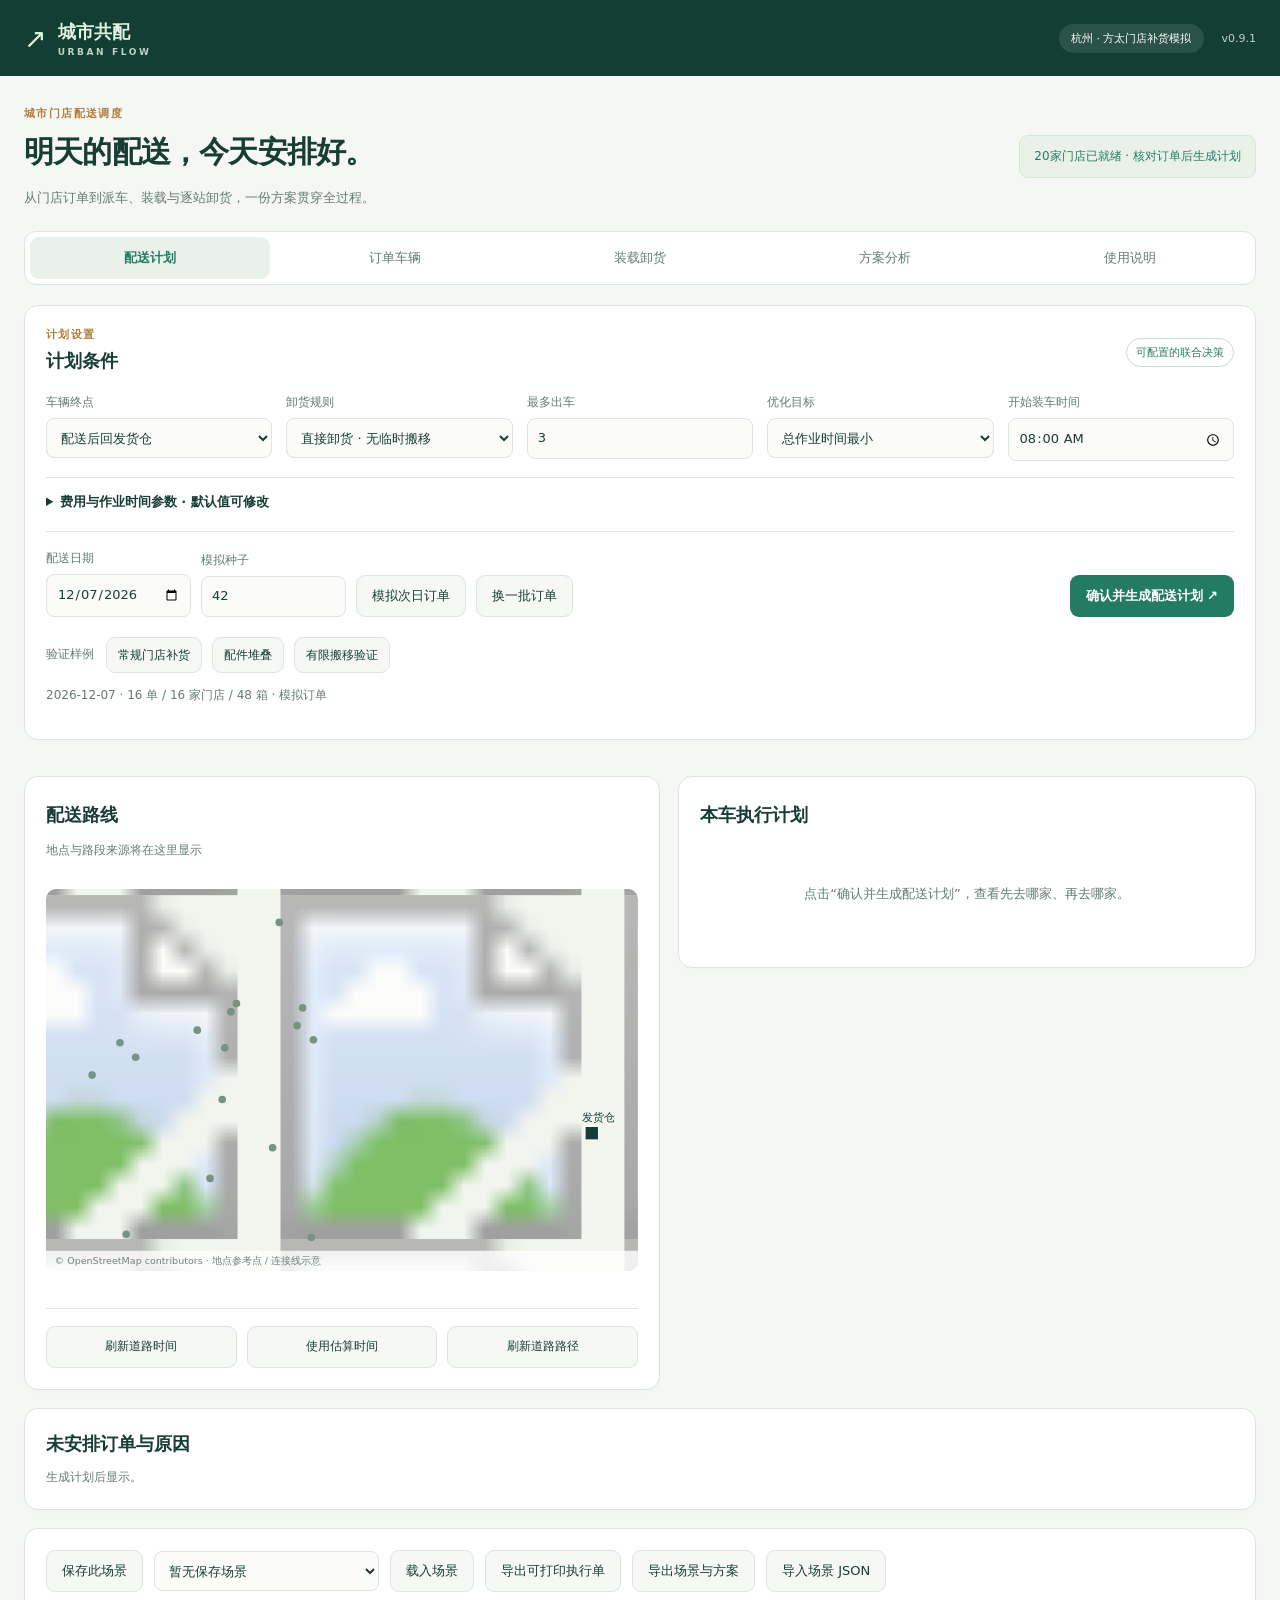
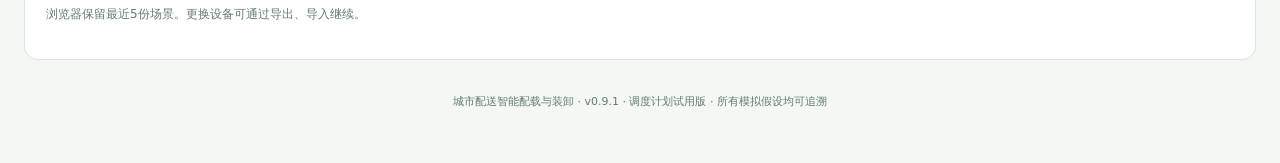
==== commit ca8ce6a3: "Improve v0.9.1 layout, help and explainable plan comparisons Separate help from plan controls, fix r" ====
--- a/frontend/v03/index.html
+++ b/frontend/v03/index.html
@@ -1,23 +1,30 @@
 <!doctype html>
-<html lang="zh-CN"><head><meta charset="utf-8"><meta name="viewport" content="width=device-width,initial-scale=1"><meta name="theme-color" content="#123d38"><title>城市共配 · 方太门店配送工作台 v0.9</title><link rel="stylesheet" href="style.css?v=0.9"></head>
-<body><header class="top"><a class="brand" href="#">↗ <span>城市共配<small>URBAN FLOW</small></span></a><span class="badge">杭州 · 方太门店补货模拟</span><span class="version">v0.9</span></header>
-<main><section class="intro"><div><p class="eyebrow">PLAN TOMORROW, DELIVER WITH CONFIDENCE</p><h1>明天的配送，今天安排好。</h1><p>从门店订单到派车、装载与逐站卸货，一份方案贯穿全过程。</p></div><div class="status" id="status">准备加载门店数据…</div></section>
-<nav class="tabs" aria-label="工作台"><button data-tab="plan" class="active">配送计划</button><button data-tab="orders">订单与车辆</button><button data-tab="cargo">装载与卸货</button><button data-tab="compare">方案比较</button><button data-tab="help">使用说明</button></nav>
+<html lang="zh-CN"><head><meta charset="utf-8"><meta name="viewport" content="width=device-width,initial-scale=1"><meta name="theme-color" content="#123d38"><title>城市共配 · 方太门店配送工作台 v0.9.1</title><link rel="stylesheet" href="style.css?v=0.9.1"></head>
+<body><header class="top"><a class="brand" href="#">↗ <span>城市共配<small>URBAN FLOW</small></span></a><span class="badge">杭州 · 方太门店补货模拟</span><span class="version">v0.9.1</span></header>
+<main><section class="intro"><div><p class="eyebrow">城市门店配送调度</p><h1>明天的配送，今天安排好。</h1><p>从门店订单到派车、装载与逐站卸货，一份方案贯穿全过程。</p></div><div class="status" id="status">准备加载门店数据…</div></section>
+<nav class="tabs" aria-label="工作台"><button data-tab="plan" class="active">配送计划</button><button data-tab="orders">订单车辆</button><button data-tab="cargo">装载卸货</button><button data-tab="compare">方案分析</button><button data-tab="help">使用说明</button></nav>
 <div id="notice" role="status" aria-live="polite" hidden></div><div id="stale" class="notice warning" hidden>订单或条件已修改。当前结果属于上次确认的场景；确认并重新计算后更新。</div>
-<section class="card settings"><div class="section-head"><div><p class="eyebrow">SCENARIO SETTINGS</p><h2>计划条件</h2></div><span class="tag">可配置的联合决策</span></div>
+<section class="card settings" id="settings-panel"><div class="section-head"><div><p class="eyebrow">计划设置</p><h2>计划条件</h2></div><span class="tag">可配置的联合决策</span></div>
 <div class="fields"><label>车辆终点<select id="endpoint"><option value="return">配送后回发货仓</option><option value="open">最后一家门店结束</option><option value="parking">前往指定停车点</option></select></label><label>卸货规则<select id="unload"><option value="direct">直接卸货 · 无临时搬移</option><option value="limited">允许有限临时搬移</option></select></label><label>最多出车<input id="max-vehicles" type="number" min="1" max="6" value="3"></label><label>优化目标<select id="objective"><option value="time">总作业时间最小</option><option value="cost">配送费用最低</option></select></label><label>开始装车时间<input id="start" type="time" value="08:00"></label><label id="rehandle-label" hidden>每站最多搬移件数<input id="max-rehandles" type="number" min="0" max="5" value="2"></label></div>
 <div id="parking-fields" class="fields" hidden><label>停车点名称<input id="end-name" value=""></label><label>经度 WGS84<input id="end-lon" type="number" step="any"></label><label>纬度 WGS84<input id="end-lat" type="number" step="any"></label></div>
 <details><summary>费用与作业时间参数 · 默认值可修改</summary><p class="muted">默认费用是演示假设。可统一应用到所有车辆，也可在“订单与车辆”中分别修改。人工费包含装车、行驶、等待、卸货及终点行程。</p><div class="fields"><label>出车固定费 元/次<input id="fixed-cost" type="number" min="0" value="200"></label><label>里程费 元/km<input id="km-cost" type="number" min="0" step="0.1" value="1.5"></label><label>人工费 元/小时<input id="labor-cost" type="number" min="0" value="30"></label></div><div class="button-row"><button id="apply-costs" class="secondary">应用到全部车辆</button><button id="reset-costs" class="secondary">恢复默认费用</button></div><div id="time-parameters" class="fields"></div></details>
 <div class="simulator"><label>配送日期<input id="date" type="date"></label><label>模拟种子<input id="seed" type="number" min="0" max="4294967295" value="42"></label><button id="simulate" class="secondary">模拟次日订单</button><button id="new-seed" class="secondary">换一批订单</button><button id="solve" class="primary">确认并生成配送计划 ↗</button><button id="cancel-solve" class="secondary" hidden>停止计算</button></div>
 <div class="button-row examples"><span>验证样例</span><button id="example-normal" class="secondary">常规门店补货</button><button id="example-stack" class="secondary">配件堆叠</button><button id="example-rehandle" class="secondary">有限搬移验证</button></div><p id="scenario-note" class="muted"></p></section>
-<section id="plan-panel" class="panel"><div class="kpis" id="kpis"></div><div class="grid-two"><article class="card"><div class="section-head"><div><h2>配送路线</h2><p class="muted" id="road-note">地点与路段来源将在这里显示</p></div></div><div id="map"></div><div id="vehicle-tabs" class="button-row"></div><div class="button-row"><button id="road-query" class="secondary">查询免费道路时间</button><button id="road-clear" class="secondary">改用估算时间</button><button id="geometry-query" class="secondary">获取当前方案道路路径</button></div></article><article class="card"><div class="section-head"><div><h2>本车执行计划</h2><p id="route-heading" class="muted"></p></div></div><div id="route-list"></div><div id="route-totals"></div></article></div><article class="card"><h2>未安排订单与原因</h2><div id="unassigned" class="muted">生成计划后显示。</div></article></section>
+<section id="plan-panel" class="panel"><div class="kpis" id="kpis"></div><div class="grid-two"><article class="card"><div class="section-head"><div><h2>配送路线</h2><p class="muted" id="road-note">地点与路段来源将在这里显示</p></div></div><div id="map"></div><div id="vehicle-tabs" class="button-row"></div><div class="map-actions" id="map-actions"><button id="road-query" class="secondary">刷新道路时间</button><button id="road-clear" class="secondary">使用估算时间</button><button id="geometry-query" class="secondary">刷新道路路径</button></div></article><article class="card"><div class="section-head"><div><h2>本车执行计划</h2><p id="route-heading" class="muted"></p></div></div><div id="route-list"></div><div id="route-totals"></div></article></div><article class="card"><h2>未安排订单与原因</h2><div id="unassigned" class="muted">生成计划后显示。</div></article></section>
 <section id="orders-panel" class="panel" hidden><article class="card"><div class="section-head"><div><h2>次日配送订单</h2><p class="muted">门店是真实公开记录；商品、包装、数量与收货时间窗为模拟。时间窗约束卸货完成时刻。</p></div><button id="add-order" class="secondary">＋ 门店补单</button></div><div class="button-row"><button id="csv-template" class="secondary">下载订单 CSV 模板</button><button id="csv-import" class="secondary">导入订单 CSV</button><button id="store-list" class="secondary">下载门店编号表</button><input id="csv-file" type="file" accept=".csv,text/csv" hidden></div><div id="order-list"></div></article><article class="card"><h2>可用车辆与费用</h2><p class="muted">从可用车辆池中选择最多指定数量的车；车厢单位 cm、载重单位 kg。</p><div id="fleet"></div></article></section>
 <section id="cargo-panel" class="panel" hidden><div class="grid-two"><article class="card"><div class="section-head"><div><h2>三维装载布局</h2><p id="cargo-heading" class="muted">拖动旋转 · 双指或滚轮缩放</p></div><div class="button-row"><button id="top-view" class="secondary">俯视图</button><button id="reset-view" class="secondary">重置视角</button></div></div><div id="cargo-vehicles" class="button-row"></div><canvas id="cargo-canvas" aria-label="三维箱件布局"></canvas><div id="cargo-stats" class="muted"></div><div class="fields"><label>展示模式<select id="operation-mode"><option value="overview">完整初始装载</option><option value="loading">逐箱装车</option><option value="unloading">逐站卸货与搬移</option></select></label><label>配送站点<select id="cargo-stop"></select></label></div><div class="button-row"><button id="op-prev" class="secondary">上一步</button><button id="op-next" class="primary">下一步</button><button id="op-all" class="secondary">完成本段</button><button id="next-stop" class="secondary">下一站</button></div><p id="operation-note" aria-live="polite"></p><label>箱件详情<select id="box-picker"></select></label><p id="box-info" class="muted"></p></article><article class="card"><h2>装卸执行步骤</h2><p class="muted">车门位于 x=0。按步骤取货；临时搬出的货物会恢复到经过校验的位置。</p><div id="operation-list"></div><div id="service-breakdown"></div></article></div></section>
-<section id="compare-panel" class="panel" hidden><article class="card"><h2>同一场景：三种规则与联合优化</h2><div id="baseline-comparison"></div></article><article class="card"><div class="section-head"><div><h2>不同条件的方案记录</h2><p class="muted">修改终点、卸货规则或目标，再计算一次。仅对同一批订单与车辆参数显示可比记录。</p></div><button id="clear-history" class="secondary">清空记录</button></div><div id="history"></div></article><article class="card"><h2>求解与校验</h2><div id="diagnostics" class="muted"></div></article></section>
-<section class="card storage"><div class="button-row"><button id="save" class="secondary">保存此场景</button><select id="saved" aria-label="已保存场景"></select><button id="load" class="secondary">载入场景</button><button id="print-plan" class="secondary">导出可打印执行单</button><button id="export" class="secondary">导出场景与方案</button><button id="import" class="secondary">导入场景 JSON</button><input id="file" type="file" accept=".json" hidden></div><p class="muted">浏览器保留最近5份场景。更换设备可通过导出、导入继续。</p></section>
-<details class="card methods"><summary>算法、数据来源与当前边界</summary><p>算法采用多起点贪心插入、2-opt、跨车移单与可行路线池组合；每条候选路线同时检查时间窗、三维装载和逐站卸货。最大化可按时完成的订单数后，按所选时间或费用目标比较方案。有限搜索无全局最优性证明，启发式失败不等于数学不可行。</p><p>参考：Tamke 等 EJOR 2026，三维装载约束路径优化；Nascimento 等 EJOR 2026 在线发表，带时间窗的逻辑型 Benders 分解。本程序借鉴模型与分解结构，实际实现为启发式，未实现论文完整精确算法。</p><p id="catalog-note"></p><p>包装尺寸、车队、费用与装卸系数都是演示假设。箱件保持直立、可按规则水平旋转；采用最多两层、单箱完整支撑的保守模型。搬移假定现场有足够的临时放置空间。未建模真实绑扎、车轴载荷、转弯制动或人员转向空间。</p><p>道路缓存与在线免费服务采用普通驾车路线，本版按普通驾车模型计算，不将拥堵或限行作为优化条件。地图加载失败不会阻止已有数据的计算。末站结束模式只统计本任务；指定停车点模式包含前往停车点的行程。</p><p><a href="https://doi.org/10.1016/j.ejor.2025.10.010" target="_blank" rel="noopener">Tamke 等论文</a> · <a href="https://doi.org/10.1016/j.ejor.2026.05.051" target="_blank" rel="noopener">Nascimento 等论文</a> · <a href="https://www.fotile.com/h5/services/shopList.html?key=杭州市" target="_blank" rel="noopener">方太门店查询</a></p></details>
-<section id="help-panel" class="panel" hidden><article class="card help"><p class="eyebrow">GET STARTED</p><h2>从订单到配送执行</h2><ol><li><b>前一天接单。</b>点击模拟按钮，在20家公开门店中生成次日补货订单；也可下载 CSV 模板，填写门店编号、收货时间和箱型数量后导入。重复订单号的多行会合并成一单。</li><li><b>确认资源与规则。</b>编辑车辆、最多出车数、终点和卸货方式。直接卸货要求取货通道畅通；有限搬移允许先搬出少量挡货，再按校验位置恢复。可用“有限搬移验证”样例对比两种规则。</li><li><b>生成计划。</b>点击确认计算，先尽量完成更多订单，再优化所选时间或费用目标。未安排的订单单独列出原因。修改条件后，已有结果保留到下次确认。</li><li><b>按路线装卸。</b>在装载页选择车辆，查看完整布局、逐箱装车和逐站卸货。上层箱先取出；每一步显示原因、位置和估计时长。切换站点会显示此前站点已完成后的车内状态。</li><li><b>发执行单。</b>下载可打印 HTML，电脑或手机浏览器打开即可阅读；可用浏览器打印为 PDF。场景 JSON 可用于换设备继续计算。浏览器保存仅限当前设备。</li></ol><h3>时间与费用怎样算</h3><p><b>min 表示分钟。</b>总作业时间是所有车辆装车、行驶、等待、卸货及终点行程的总和；车辆并行作业时，它通常大于“整批任务历时”。后者从开始装车到最后一辆车结束。</p><p>卸货时间＝每站准备＋逐箱卸货＋易碎处理＋重货处理＋临时搬出与恢复，按0.5 min向上取整。它已经计入时间窗及人工费。收货截止约束的是卸货完成时刻。</p><p>每车费用＝出车固定费＋里程×里程费＋作业小时×人工费。小、中、大车型默认分别为160/220/300元、1.2/1.6/2.1元每公里、30/35/40元每小时，均可编辑。</p><h3>五种包装与堆叠</h3><div id="sku-reference"></div><p>这些包装规格是模拟假设。最多两层，上层必须完全位于一个下层箱的顶面内，且满足承重；易碎或不可堆叠的箱子不承托其他箱件。增加配件让堆叠更容易出现，算法仍会根据支撑和卸货顺序决定位置。</p><h3>地图与方案比较</h3><p>免费道路服务提供沿道路的形状和普通驾车估计时间，不等同于实测耗时。路径与计算时间匹配后显示实线；缺少匹配道路数据时显示虚线示意。查询得到新时间后，草案提示确认重算。网络失败时保留已有道路缓存。</p><p>比较页使用同一批订单、车辆、费用和约束，分别运行输入顺序、最近门店、最早截止三种规则，再与联合优化结果比较。规则方案也接受装载及卸货校验。服务量不同时，不显示会误导的节省百分比。</p><h3>数据与版本范围</h3><p>门店记录来自公开方太门店目录，坐标为公开地图定位参考；发货仓、停车点、订单、包装、车辆及作业系数含模拟假设，未代表方太或传化的真实客户关系。门店编号表包含来源与查询日期。</p><p>v0.9适用于单仓、单日、最多30单/150箱/6辆车的计划演示与小规模试用。输入每单配送到一个门店，同车完成该单全部箱件。算法为有限搜索启发式；现场装卸仍需核对实物与安全条件。</p></article></section><footer>城市配送智能配载与装卸 · v0.9 · 调度计划试用版 · 所有模拟假设均可追溯</footer></main>
+<section id="compare-panel" class="panel" hidden>
+<article class="card comparison-intro"><div class="section-head"><div><p class="eyebrow">方案分析</p><h2>这份计划改善了什么？</h2><p id="comparison-context" class="muted">生成方案后，查看服务量、时间、费用和装载之间的取舍。</p></div><label class="reference-control">对照方案<select id="compare-reference" disabled><option value="0">输入顺序</option><option value="1" selected>最近门店</option><option value="2">最早截止</option></select></label></div><div id="comparison-summary" class="analysis-summary"></div><div id="comparison-insights" class="insights"></div></article>
+<div class="grid-two analysis-charts"><article class="card"><h2>作业时间花在哪里</h2><p class="muted">四种方案使用相同刻度；每辆车的作业时间相加，单位 min。</p><div id="time-chart"></div></article><article class="card"><h2>费用由哪些部分构成</h2><p class="muted">固定费、行驶里程费和完整作业人工费，单位元。</p><div id="cost-chart"></div></article></div>
+<article class="card"><div class="section-head"><div><h2>车辆时间轴</h2><p class="muted">同一时间刻度下对比两套方案。点击色块查看该段作业。</p></div><span class="tag">装车 · 行驶 · 等待 · 卸货</span></div><div id="timeline-chart"></div><label class="timeline-picker">查看作业段<select id="timeline-event" disabled></select></label><p id="timeline-detail" class="timeline-detail" aria-live="polite">生成计划后，可查看车辆并行作业和最后结束时刻。</p></article>
+<article class="card"><h2>装载与收货余量</h2><p class="muted">查看本次联合优化的车辆空间、重量和时间窗余量。</p><div id="load-analysis" class="load-grid"></div><div id="window-analysis" class="window-note"></div></article>
+<article class="card"><h2>完整指标对照</h2><div id="baseline-comparison"></div><details class="comparison-methods"><summary>四种方案怎样生成</summary><div class="method-grid"><p><b>输入顺序</b><br>按订单录入顺序尝试逐车追加。</p><p><b>最近门店</b><br>逐次选道路时间最近的待送门店，再尝试分车。</p><p><b>最早截止</b><br>按卸货完成截止时间从早到晚安排。</p><p><b>联合优化</b><br>尝试多种分车与路线，并联合检查装载、卸货和时间窗。</p></div><p class="muted">四种方案使用同一批订单、车辆、费率及约束。先比较完成订单数，再比较所选目标；只有完成的订单集合相同时才展示节省百分比。</p></details></article>
+<article class="card"><div class="section-head"><div><h2>不同条件的方案记录</h2><p class="muted">修改终点、卸货规则或目标，再计算一次；仅列出同一批订单与车辆的记录。</p></div><button id="clear-history" class="secondary">清空记录</button></div><div id="history"></div></article><article class="card"><h2>求解与校验</h2><div id="diagnostics" class="muted"></div></article>
+</section>
+<section class="card storage" id="storage-panel"><div class="button-row"><button id="save" class="secondary">保存此场景</button><select id="saved" aria-label="已保存场景"></select><button id="load" class="secondary">载入场景</button><button id="print-plan" class="secondary">导出可打印执行单</button><button id="export" class="secondary">导出场景与方案</button><button id="import" class="secondary">导入场景 JSON</button><input id="file" type="file" accept=".json" hidden></div><p class="muted">浏览器保留最近5份场景。更换设备可通过导出、导入继续。</p></section>
+<details class="card methods" id="methods-panel" hidden><summary>算法、数据来源与当前边界</summary><p>算法采用多起点贪心插入、2-opt、跨车移单与可行路线池组合；每条候选路线同时检查时间窗、三维装载和逐站卸货。最大化可按时完成的订单数后，按所选时间或费用目标比较方案。有限搜索无全局最优性证明，启发式失败不等于数学不可行。</p><p>参考：Tamke 等 EJOR 2026，三维装载约束路径优化；Nascimento 等 EJOR 2026 在线发表，带时间窗的逻辑型 Benders 分解。本程序借鉴模型与分解结构，实际实现为启发式，未实现论文完整精确算法。</p><p id="catalog-note"></p><p>包装尺寸、车队、费用与装卸系数都是演示假设。箱件保持直立、可按规则水平旋转；采用最多两层、单箱完整支撑的保守模型。搬移假定现场有足够的临时放置空间。未建模真实绑扎、车轴载荷、转弯制动或人员转向空间。</p><p>道路缓存与在线免费服务采用普通驾车路线，本版按普通驾车模型计算，不将拥堵或限行作为优化条件。地图加载失败不会阻止已有数据的计算。末站结束模式只统计本任务；指定停车点模式包含前往停车点的行程。</p><p><a href="https://doi.org/10.1016/j.ejor.2025.10.010" target="_blank" rel="noopener">Tamke 等论文</a> · <a href="https://doi.org/10.1016/j.ejor.2026.05.051" target="_blank" rel="noopener">Nascimento 等论文</a> · <a href="https://www.fotile.com/h5/services/shopList.html?key=杭州市" target="_blank" rel="noopener">方太门店查询</a></p></details>
+<section id="help-panel" class="panel" hidden><article class="card help"><p class="eyebrow">快速上手</p><h2>从订单到配送执行</h2><ol><li><b>前一天接单。</b>点击模拟按钮，在20家公开门店中生成次日补货订单；也可下载 CSV 模板，填写门店编号、收货时间和箱型数量后导入。重复订单号的多行会合并成一单。</li><li><b>确认资源与规则。</b>编辑车辆、最多出车数、终点和卸货方式。直接卸货要求取货通道畅通；有限搬移允许先搬出少量挡货，再按校验位置恢复。可用“有限搬移验证”样例对比两种规则。</li><li><b>生成计划。</b>点击确认计算，先尽量完成更多订单，再优化所选时间或费用目标。未安排的订单单独列出原因。修改条件后，已有结果保留到下次确认。</li><li><b>按路线装卸。</b>在装载页选择车辆，查看完整布局、逐箱装车和逐站卸货。上层箱先取出；每一步显示原因、位置和估计时长。切换站点会显示此前站点已完成后的车内状态。</li><li><b>发执行单。</b>下载可打印 HTML，电脑或手机浏览器打开即可阅读；可用浏览器打印为 PDF。场景 JSON 可用于换设备继续计算。浏览器保存仅限当前设备。</li></ol><h3>时间与费用怎样算</h3><p><b>min 表示分钟。</b>总作业时间是所有车辆装车、行驶、等待、卸货及终点行程的总和；车辆并行作业时，它通常大于“整批任务历时”。后者从开始装车到最后一辆车结束。</p><p>卸货时间＝每站准备＋逐箱卸货＋易碎处理＋重货处理＋临时搬出与恢复，按0.5 min向上取整。它已经计入时间窗及人工费。收货截止约束的是卸货完成时刻。</p><p>每车费用＝出车固定费＋里程×里程费＋作业小时×人工费。小、中、大车型默认分别为160/220/300元、1.2/1.6/2.1元每公里、30/35/40元每小时，均可编辑。</p><h3>五种包装与堆叠</h3><div id="sku-reference"></div><p>这些包装规格是模拟假设。最多两层，上层必须完全位于一个下层箱的顶面内，且满足承重；易碎或不可堆叠的箱子不承托其他箱件。增加配件让堆叠更容易出现，算法仍会根据支撑和卸货顺序决定位置。</p><h3>地图与方案比较</h3><p>免费道路服务提供沿道路的形状和普通驾车估计时间，不等同于实测耗时。路径与计算时间匹配后显示实线；缺少匹配道路数据时显示虚线示意。查询得到新时间后，草案提示确认重算。网络失败时保留已有道路缓存。</p><p>比较页使用同一批订单、车辆、费用和约束，分别运行输入顺序、最近门店、最早截止三种规则，再与联合优化结果比较。规则方案也接受装载及卸货校验。服务量不同时，不显示会误导的节省百分比。</p><h3>数据与版本范围</h3><p>门店记录来自公开方太门店目录，坐标为公开地图定位参考；发货仓、停车点、订单、包装、车辆及作业系数含模拟假设，未代表方太或传化的真实客户关系。门店编号表包含来源与查询日期。</p><p>v0.9.1适用于单仓、单日、最多30单/150箱/6辆车的计划演示与小规模试用。输入每单配送到一个门店，同车完成该单全部箱件。算法为有限搜索启发式；现场装卸仍需核对实物与安全条件。</p></article></section><footer>城市配送智能配载与装卸 · v0.9.1 · 调度计划试用版 · 所有模拟假设均可追溯</footer></main>
 <script>
 window.addEventListener('error',function(e){if(!window.UrbanUI){document.getElementById('status').textContent='页面组件加载失败，请刷新或用系统浏览器打开。';var n=document.getElementById('notice');n.hidden=false;n.className='error';n.textContent='页面尚未启动。请检查网络后刷新；下载HTML需在支持JavaScript的浏览器打开。';}},true);
 setTimeout(function(){if(!window.UrbanUI)document.getElementById('status').textContent='页面尚未启动，请刷新或换用系统浏览器。';},5000);
-</script><script src="engine.js?v=0.9"></script><script src="catalog.js?v=0.9"></script><script src="product.js?v=0.9"></script><script src="roads.js?v=0.9"></script><script src="app.js?v=0.9"></script></body></html>
+</script><script src="engine.js?v=0.9.1"></script><script src="catalog.js?v=0.9.1"></script><script src="product.js?v=0.9.1"></script><script src="roads.js?v=0.9.1"></script><script src="analysis.js?v=0.9.1"></script><script src="app.js?v=0.9.1"></script></body></html>
--- a/frontend/v03/style.css
+++ b/frontend/v03/style.css
@@ -1,5 +1,223 @@
-:root{--ink:#173b36;--muted:#70837e;--green:#157b65;--bg:#f2f4ee;--line:#dce5dc;--gold:#b47d39;font-family:system-ui,-apple-system,"Segoe UI","PingFang SC",sans-serif;color:var(--ink);background:var(--bg)}*{box-sizing:border-box}body{margin:0}button,input,select{font:inherit}button{cursor:pointer;border:0;border-radius:9px;padding:11px 15px;font-size:13px;min-height:42px;transition:background .15s}button:disabled{opacity:.5;cursor:wait}button:focus-visible,input:focus,select:focus{outline:2px solid #65ad95;outline-offset:2px}.primary{background:var(--green);color:white;font-weight:650}.secondary{background:#e9f0e8;color:var(--ink)}.top{height:82px;padding:0 max(24px,calc((100vw - 1280px)/2));display:flex;align-items:center;gap:20px;background:#103e35;color:white}.brand{font-size:30px;color:#d7f2d4;text-decoration:none;display:flex;gap:12px;align-items:center}.brand span{font-size:18px;font-weight:700}.brand small{display:block;font-size:10px;letter-spacing:3px;margin-top:3px;color:#afc9bc}.badge{margin-left:auto;font-size:12px;background:#275348;padding:8px 12px;border-radius:30px}.version{font-size:12px;color:#a9c2b5}main{max-width:1280px;margin:auto;padding:30px 24px}.intro{display:flex;align-items:center;gap:20px;padding:6px 0 22px}.intro h1{font-size:32px;margin:7px 0 12px;letter-spacing:-1px}.intro p{color:var(--muted);font-size:14px}.eyebrow{font-size:10px!important;letter-spacing:1.7px;font-weight:700;color:var(--gold)!important}.status{margin-left:auto;max-width:270px;font-size:12px;color:var(--green);background:#e5eee1;border-radius:10px;padding:12px;line-height:1.8}.tabs{display:flex;border-bottom:1px solid var(--line);gap:8px;margin-bottom:22px}.tabs button{border-radius:9px 9px 0 0;background:transparent;color:var(--muted);min-width:125px}.tabs button.active{background:white;color:var(--green);box-shadow:inset 0 -3px var(--green);font-weight:700}.card{background:white;border:1px solid var(--line);border-radius:15px;padding:22px;margin-bottom:20px;box-shadow:0 4px 14px #153b3604}.section-head{display:flex;justify-content:space-between;gap:12px;align-items:center;margin-bottom:15px}h2{font-size:18px;margin:0 0 10px}h3{font-size:15px;margin:10px 0}.section-head h2{margin:4px 0}.tag{font-size:11px;white-space:nowrap;border:1px solid #bcd8c3;padding:6px 9px;border-radius:20px;color:var(--green)}.fields{display:grid;grid-template-columns:repeat(auto-fit,minmax(145px,1fr));gap:13px;margin:15px 0}label{display:block;font-size:12px;color:var(--muted)}input,select{display:block;width:100%;padding:10px;border:1px solid var(--line);border-radius:8px;color:var(--ink);background:#fafbf8;margin-top:6px;min-width:0;font-size:13px}input[type=checkbox]{display:inline;width:auto;margin-right:8px}details{border-top:1px solid var(--line);padding-top:12px;margin-top:15px}summary{cursor:pointer;font-size:13px;font-weight:650;line-height:1.8}.muted{color:var(--muted);font-size:12px;line-height:1.9}.simulator,.button-row{display:flex;flex-wrap:wrap;gap:9px;align-items:center}.simulator{border-top:1px solid var(--line);margin-top:17px;padding-top:17px;align-items:flex-end}.simulator label{width:145px}.simulator .primary{margin-left:auto}.kpis{display:grid;grid-template-columns:repeat(4,1fr);gap:15px;margin-bottom:20px}.kpi{border:1px solid var(--line);border-radius:12px;background:white;padding:20px}.kpi span{font-size:12px;color:var(--muted)}.kpi strong{display:block;font-size:28px;margin:12px 0 7px;font-weight:650}.kpi small{font-size:11px;color:var(--muted)}.grid-two{display:grid;grid-template-columns:1.1fr 1fr;gap:20px;align-items:start}#map svg{width:100%;display:block;border-radius:10px;background:#f1f4ee;margin-bottom:14px}.route-stop{border-left:2px solid #d6e4d9;padding:10px 0 10px 15px;margin-left:9px}.route-stop b{font-size:13px;display:block}.route-stop p{font-size:12px;color:var(--muted);margin:7px 0}.breakdown{display:grid;grid-template-columns:repeat(2,1fr);gap:8px;background:#f2f6ee;border-radius:10px;padding:12px;margin-top:12px;font-size:12px}.breakdown strong{display:block;font-size:16px;margin-top:5px}.order-card,.fleet-card{border:1px solid var(--line);border-radius:10px;margin:13px 0;padding:15px}.order-head{display:flex;gap:10px;align-items:center}.order-head b{font-size:13px}.order-head button{margin-left:auto;padding:7px 12px;min-height:32px;color:#a9503a}.order-card .fields{margin:10px 0}.order-card details{font-size:12px}table{width:100%;border-collapse:collapse;font-size:12px}th,td{text-align:left;padding:10px;border-bottom:1px solid var(--line);white-space:nowrap}th{font-weight:600;color:var(--muted);background:#f5f8f2}.table-scroll{overflow:auto}.table-scroll input{width:75px}.table-scroll input[type=checkbox]{width:auto}canvas{width:100%;height:330px;display:block;background:linear-gradient(#f5f7f0,#eef2e9);border-radius:10px;margin:15px 0;touch-action:none}.operation{padding:12px;border-bottom:1px solid var(--line);font-size:12px;line-height:1.8}.operation.done{background:#edf5e9;color:var(--green)}.operation.current{border-left:3px solid var(--gold);background:#faf4e9}.operation small{color:var(--muted)}.notice,#notice{border-radius:10px;padding:13px 15px;margin:15px 0;font-size:13px;line-height:1.8;background:#e7f1e3;color:var(--ink)}.warning,#notice.error{background:#fff1df;color:#8d5b25}.empty{padding:35px 12px;text-align:center;color:var(--muted);font-size:13px}.vehicle-pill.active{color:white;background:var(--green)}.methods p{font-size:12px;color:var(--muted);line-height:1.9}.methods a{color:var(--green)}footer{font-size:11px;text-align:center;color:var(--muted);padding:8px 0 30px}.storage select{width:auto;max-width:240px;margin:0}.busy{opacity:.8}[hidden]{display:none!important}@media(max-width:850px){.grid-two{grid-template-columns:1fr}.intro{display:block}.status{margin:15px 0 0;max-width:none}.kpis{grid-template-columns:repeat(2,1fr)}.tabs{gap:0}.tabs button{min-width:0;flex:1;padding:12px 6px}.top{padding:0 18px;gap:10px}.badge{font-size:10px}.intro h1{font-size:27px}}@media(max-width:480px){main{padding:20px 13px}.card{padding:16px;border-radius:12px}.top{height:70px}.brand span{font-size:16px}.badge{max-width:150px;line-height:1.5;text-align:center}.version{display:none}.intro p{line-height:1.8}.fields{grid-template-columns:repeat(2,minmax(0,1fr));gap:10px}.simulator label{width:calc(50% - 5px)}.simulator button{flex:1}.simulator .primary{flex-basis:100%;margin-left:0}.kpis{gap:9px}.kpi{padding:14px}.kpi strong{font-size:24px}.tag{display:none}canvas{height:300px}.section-head{align-items:flex-start}.button-row button{padding:9px 11px}h2{font-size:17px}}
-
-.tabs{flex-wrap:wrap}.examples{margin-top:16px;align-items:center}.help{max-width:1000px;margin:auto}.help li{margin:16px 0;line-height:1.9}.help p{line-height:1.9}.operation p{margin:6px 0;line-height:1.6;font-size:12px}.kpis{grid-template-columns:repeat(3,minmax(0,1fr))}.order-card .button-row select{max-width:210px}@media(max-width:600px){.tabs button{flex:1 0 28%;font-size:13px}.kpis{grid-template-columns:repeat(2,minmax(0,1fr))}.simulator button{width:100%}.help ol{padding-left:20px}.order-card .button-row select{max-width:100%}}
-
-@media(max-width:480px){.version{display:inline;font-size:10px}.badge{max-width:140px;padding:6px 9px}.top{gap:8px}}
+:root {
+  --ink:#183d34; --muted:#657c72; --green:#247b65; --line:#dce6df;
+  --surface:#fff; --bg:#f4f7f3; --gold:#b17d3d;
+  font-family:system-ui,-apple-system,"Segoe UI","Microsoft YaHei",sans-serif;
+  color:var(--ink); background:var(--bg);
+}
+* { box-sizing:border-box; }
+body { margin:0; }
+button,input,select { font:inherit; max-width:100%; }
+button { cursor:pointer; border:1px solid transparent; border-radius:9px; padding:10px 15px; font-size:13px; min-height:42px; line-height:1.5; }
+button:disabled { opacity:.48; cursor:default; }
+button:focus-visible,input:focus-visible,select:focus-visible,summary:focus-visible { outline:2px solid #549d85; outline-offset:3px; }
+.primary { background:var(--green); color:white; font-weight:650; }
+.primary:hover:not(:disabled) { background:#1b6653; }
+.secondary { background:#f5f8f4; border-color:var(--line); color:var(--ink); }
+.secondary:hover:not(:disabled) { border-color:#86b5a2; background:#ecf4ee; }
+.top { min-height:76px; padding:15px max(24px,calc((100vw - 1280px)/2)); display:flex; align-items:center; gap:18px; background:#123e33; color:white; }
+.brand { color:#e0f3df; text-decoration:none; display:flex; align-items:center; gap:11px; font-size:27px; flex-shrink:0; }
+.brand span { font-size:18px; font-weight:700; }
+.brand small { display:block; font-size:9px; letter-spacing:2.6px; margin-top:3px; color:#bdd3c6; }
+.badge { margin-left:auto; font-size:11px; background:#295347; padding:7px 12px; border-radius:30px; }
+.version { color:#bdd3c6; font-size:11px; white-space:nowrap; }
+main { max-width:1280px; margin:auto; padding:26px 24px; }
+.intro { display:flex; align-items:center; gap:24px; padding:2px 0 22px; }
+.intro h1 { font-size:30px; letter-spacing:-.8px; margin:8px 0 11px; }
+.intro p { color:var(--muted); font-size:13px; line-height:1.8; margin-bottom:0; }
+.eyebrow { font-size:11px!important; letter-spacing:1.4px; font-weight:650; color:var(--gold)!important; margin:0 0 5px; }
+.status { margin-left:auto; max-width:285px; flex-shrink:0; padding:10px 14px; border:1px solid #d5e6d5; background:#eaf2e7; color:var(--green); border-radius:9px; font-size:12px; line-height:1.7; }
+.tabs { display:grid; grid-template-columns:repeat(5,minmax(0,1fr)); gap:5px; padding:5px; background:white; border:1px solid var(--line); border-radius:12px; margin-bottom:20px; }
+.tabs button { min-width:0; padding:10px 8px; color:var(--muted); background:transparent; font-weight:550; white-space:nowrap; }
+.tabs button.active { background:#e9f2ea; color:var(--green); font-weight:700; }
+.card { min-width:0; background:var(--surface); border:1px solid var(--line); border-radius:14px; padding:21px; margin-bottom:18px; box-shadow:0 3px 10px #133c3403; }
+.section-head { display:flex; justify-content:space-between; align-items:center; gap:18px; margin-bottom:15px; }
+.section-head>div { min-width:0; }
+.section-head>.button-row { flex-shrink:0; }
+h2 { font-size:18px; margin:0 0 10px; line-height:1.5; }
+h3 { font-size:14px; margin:10px 0; }
+.section-head h2 { margin:3px 0; }
+.tag { font-size:11px; border:1px solid #c7dfcc; border-radius:20px; padding:6px 9px; color:var(--green); white-space:nowrap; }
+.fields { display:grid; grid-template-columns:repeat(auto-fit,minmax(145px,1fr)); gap:14px; margin:16px 0; }
+label { display:block; font-size:12px; line-height:1.6; color:var(--muted); min-width:0; }
+input,select { display:block; width:100%; min-width:0; background:#fbfcf9; border:1px solid var(--line); border-radius:8px; padding:9px 10px; margin-top:6px; color:var(--ink); font-size:13px; min-height:40px; }
+input[type=checkbox] { display:inline; width:auto; min-height:0; margin:0 8px 0 0; }
+details { border-top:1px solid var(--line); margin-top:16px; padding-top:12px; }
+summary { font-size:13px; font-weight:600; line-height:1.8; cursor:pointer; }
+.muted { color:var(--muted); font-size:12px; line-height:1.8; overflow-wrap:anywhere; }
+.button-row,.simulator { display:flex; flex-wrap:wrap; gap:10px; align-items:center; }
+.button-row+.button-row { margin-top:12px; }
+.simulator { border-top:1px solid var(--line); padding-top:17px; margin-top:17px; align-items:flex-end; }
+.simulator label { width:145px; }
+.simulator .primary { margin-left:auto; }
+.examples { margin-top:16px; padding-top:4px; }
+.examples>span { font-size:12px; color:var(--muted); margin-right:2px; }
+.examples button { font-size:12px; min-height:36px; padding:7px 11px; }
+.kpis { display:grid; grid-template-columns:repeat(3,minmax(0,1fr)); gap:14px; margin-bottom:18px; }
+.kpi { padding:18px; border:1px solid var(--line); background:white; border-radius:12px; min-width:0; }
+.kpi span { font-size:12px; color:var(--muted); }
+.kpi strong { display:block; font-size:27px; margin:10px 0 7px; font-weight:650; }
+.kpi small { color:var(--muted); font-size:11px; line-height:1.6; }
+.grid-two { display:grid; grid-template-columns:minmax(0,1.1fr) minmax(0,1fr); gap:18px; align-items:start; }
+.grid-two>* { min-width:0; }
+#map svg { width:100%; display:block; background:#f1f5ee; border-radius:10px; margin-bottom:16px; }
+#vehicle-tabs { gap:10px; padding:2px 0; }
+.map-actions { display:grid; grid-template-columns:repeat(3,minmax(0,1fr)); gap:10px; border-top:1px solid var(--line); margin-top:17px; padding-top:17px; }
+.map-actions button { min-width:0; padding:9px 6px; font-size:12px; line-height:1.7; }
+.vehicle-pill.active { color:white; background:var(--green); border-color:var(--green); }
+.route-stop { border-left:2px solid #d5e4d8; padding:9px 0 10px 15px; margin-left:7px; }
+.route-stop b { display:block; font-size:13px; line-height:1.6; }
+.route-stop p { font-size:12px; color:var(--muted); line-height:1.7; margin:7px 0; }
+.breakdown { display:grid; grid-template-columns:repeat(2,minmax(0,1fr)); gap:10px; padding:13px; margin-top:14px; background:#f1f6ee; border-radius:10px; font-size:12px; }
+.breakdown strong { display:block; font-size:16px; margin-top:5px; }
+.order-card,.fleet-card { border:1px solid var(--line); padding:16px; margin:14px 0; border-radius:11px; }
+.order-head { display:flex; gap:12px; align-items:center; }
+.order-head b { font-size:13px; }
+.order-head button { margin-left:auto; min-height:32px; padding:6px 10px; color:#9b583b; border-color:#ecdcd0; background:#fdf8f4; }
+.order-card .fields { margin:12px 0; }
+.box-actions select { flex:0 1 205px; max-width:205px; margin:0; }
+.box-actions button { flex-shrink:0; }
+table { width:100%; border-collapse:collapse; font-size:12px; }
+th,td { padding:11px; border-bottom:1px solid var(--line); text-align:left; white-space:nowrap; }
+th { background:#f4f7f1; color:var(--muted); font-weight:600; }
+.table-scroll { max-width:100%; overflow:auto; margin:12px 0; }
+.table-scroll input { width:75px; }
+.table-scroll input[type=checkbox] { width:auto; }
+canvas { display:block; width:100%; height:330px; touch-action:none; background:linear-gradient(#f6f8f1,#eff4eb); border-radius:10px; margin:18px 0; }
+.operation { font-size:12px; line-height:1.7; padding:13px; border-bottom:1px solid var(--line); }
+.operation p { margin:6px 0; font-size:12px; }
+.operation small { color:var(--muted); }
+.operation.done { color:var(--green); background:#edf5e9; }
+.operation.current { border-left:3px solid var(--gold); background:#fbf5e9; }
+.notice,#notice { font-size:13px; line-height:1.8; border-radius:10px; padding:13px 16px; margin:14px 0; background:#eaf3e5; color:var(--ink); }
+.warning,#notice.error { color:#8d5e2d; background:#fff3e2; }
+.empty { text-align:center; padding:30px 12px; font-size:13px; color:var(--muted); }
+.storage .button-row { gap:11px; }
+.storage select { flex:0 1 225px; width:auto; max-width:225px; margin:0; }
+.methods p { font-size:12px; color:var(--muted); line-height:1.9; }
+.methods a { color:var(--green); }
+.help { max-width:1040px; margin:auto; padding:28px; }
+.help h2 { font-size:23px; }
+.help h3 { margin:24px 0 11px; }
+.help ol { padding-left:23px; }
+.help li { margin:14px 0; line-height:1.9; font-size:13px; }
+.help p { font-size:13px; line-height:1.9; color:var(--muted); }
+footer { font-size:11px; line-height:1.8; text-align:center; padding:14px 0 25px; color:var(--muted); }
+[hidden] { display:none!important; }
+.reference-control { width:175px; flex-shrink:0; }
+.comparison-intro { border-top:3px solid var(--green); }
+.analysis-summary { display:grid; grid-template-columns:repeat(4,minmax(0,1fr)); gap:12px; }
+.analysis-metric { padding:16px; background:#f5f8f2; border:1px solid var(--line); border-radius:11px; min-width:0; }
+.analysis-metric>span { font-size:12px; color:var(--muted); }
+.analysis-metric strong { display:block; font-size:24px; margin:10px 0 8px; font-weight:650; }
+.analysis-metric small { display:block; font-size:11px; line-height:1.7; color:var(--muted); }
+.analysis-metric.improved small { color:#247b65; }
+.analysis-metric.tradeoff { background:#fcf6ec; border-color:#ecdcc1; }
+.analysis-metric.tradeoff small { color:#96652c; }
+.insights { display:grid; grid-template-columns:repeat(2,minmax(0,1fr)); gap:12px; margin-top:18px; }
+.insight { padding:14px 16px; background:#f7faf6; border-left:3px solid #a8c9b7; border-radius:7px; }
+.insight h3 { margin:0 0 7px; font-size:13px; }
+.insight p { font-size:12px; line-height:1.9; color:var(--muted); margin:0; }
+.insight.caution { background:#fcf7ed; border-left-color:#d4ad70; }
+.analysis-charts { grid-template-columns:repeat(2,minmax(0,1fr)); }
+.chart-legend { display:flex; flex-wrap:wrap; gap:14px; align-items:center; margin:18px 0; color:var(--muted); font-size:11px; }
+.chart-legend span { display:flex; gap:6px; align-items:center; }
+.chart-legend i { display:block; width:10px; height:10px; border-radius:3px; }
+.bar-row { display:grid; grid-template-columns:70px minmax(0,1fr) 61px; gap:8px; align-items:center; padding:11px 0; }
+.bar-row.recommended { border-top:1px solid var(--line); margin-top:5px; padding-top:16px; }
+.bar-label { font-size:12px; }
+.bar-value { font-size:12px; font-weight:600; text-align:right; }
+.stacked-bar { display:flex; height:25px; overflow:hidden; border-radius:5px; background:#f0f3ed; min-width:0; }
+.stacked-bar span { display:block; height:100%; flex-shrink:0; }
+.bar-service { grid-column:2 / 4; font-size:10px; color:var(--muted); margin-top:-4px; }
+.chart-axis-note { color:var(--muted); font-size:11px; text-align:right; margin:13px 0 0; }
+.timeline-axis,.timeline-row { display:grid; grid-template-columns:62px minmax(0,1fr) 46px; gap:12px; align-items:center; }
+.timeline-axis { height:28px; color:var(--muted); font-size:10px; }
+.timeline-axis>div { position:relative; height:25px; }
+.tick { position:absolute; transform:translateX(-50%); top:0; }
+.tick-0 { transform:none; }
+.tick-4 { transform:translateX(-100%); }
+.timeline-group { padding:12px 0; border-top:1px solid var(--line); }
+.timeline-group h3 { margin:0 0 14px; font-size:13px; }
+.timeline-row { margin:11px 0; }
+.timeline-row>b { font-size:12px; }
+.timeline-row>span { font-size:11px; color:var(--muted); text-align:right; }
+.timeline-track { position:relative; min-width:0; height:27px; border-radius:5px; background:repeating-linear-gradient(90deg,#eef3ec 0,#eef3ec calc(25% - 1px),#dbe5da calc(25% - 1px),#dbe5da 25%); }
+.timeline-segment { position:absolute; top:0; min-height:27px; height:27px; padding:0; border:0; border-radius:2px; min-width:0; font-size:10px; color:#163a31; white-space:nowrap; overflow:hidden; }
+.timeline-segment:hover { box-shadow:inset 0 0 0 2px #173e35; z-index:1; }
+.timeline-picker { margin-top:12px; max-width:650px; }
+.timeline-detail { font-size:12px; line-height:1.9; background:#f3f7f0; border-radius:8px; padding:12px; margin:12px 0 0; }
+.load-grid { display:grid; grid-template-columns:repeat(auto-fit,minmax(220px,1fr)); gap:13px; }
+.load-item { padding:16px; background:#f7faf5; border:1px solid var(--line); border-radius:10px; }
+.load-heading { display:flex; justify-content:space-between; gap:10px; margin-bottom:16px; align-items:center; }
+.load-heading b { font-size:13px; }
+.load-heading span { font-size:11px; color:var(--muted); }
+.gauge-label { display:flex; justify-content:space-between; gap:10px; font-size:11px; color:var(--muted); margin:12px 0 6px; }
+.gauge-label strong { color:var(--ink); }
+.gauge { height:7px; border-radius:10px; background:#e5ece2; overflow:hidden; }
+.gauge i { display:block; height:100%; border-radius:10px; background:#6aa38b; }
+.window-note { margin-top:16px; }
+.window-note p { font-size:12px; line-height:1.9; }
+.tight-window { color:#96652c; background:#fff4e2; padding:10px 12px; border-radius:8px; }
+.method-grid { display:grid; grid-template-columns:repeat(4,minmax(0,1fr)); gap:16px; }
+.method-grid p { font-size:12px; line-height:1.9; color:var(--muted); }
+.method-grid b { color:var(--ink); }
+@media(max-width:950px) {
+ .grid-two { grid-template-columns:1fr; }
+ .analysis-charts { grid-template-columns:repeat(2,minmax(0,1fr)); }
+ .analysis-summary { grid-template-columns:repeat(2,minmax(0,1fr)); }
+ .intro { align-items:flex-start; }
+ .status { max-width:230px; }
+}
+@media(max-width:700px) {
+ .intro { display:block; padding-bottom:20px; }
+ .status { margin:16px 0 0; max-width:none; }
+ .intro h1 { font-size:27px; }
+ .analysis-charts,.insights { grid-template-columns:1fr; }
+ .method-grid { grid-template-columns:repeat(2,minmax(0,1fr)); }
+ .section-head { align-items:flex-start; }
+ .section-head>.button-row { flex-shrink:1; }
+ .simulator .primary { margin-left:0; }
+ .reference-control { width:150px; }
+ .tag { display:none; }
+}
+@media(max-width:480px) {
+ main { padding:20px 13px; }
+ .top { min-height:68px; padding:13px 14px; gap:9px; }
+ .brand { font-size:23px; gap:8px; }
+ .brand span { font-size:16px; }
+ .badge { font-size:9px; max-width:125px; padding:6px 9px; text-align:center; line-height:1.6; }
+ .version { font-size:9px; }
+ .tabs { gap:2px; padding:4px; }
+ .tabs button { padding:9px 4px; font-size:11.5px; min-height:40px; }
+ .card { padding:17px; border-radius:12px; }
+ .fields { grid-template-columns:repeat(2,minmax(0,1fr)); gap:11px; }
+ .simulator label { width:calc(50% - 6px); }
+ .simulator button { flex:1 1 calc(50% - 6px); }
+ .simulator .primary { flex-basis:100%; }
+ .kpis { grid-template-columns:repeat(2,minmax(0,1fr)); gap:10px; }
+ .kpi { padding:14px; }
+ .kpi strong { font-size:22px; }
+ .map-actions { gap:8px; margin-top:16px; padding-top:16px; }
+ .map-actions button { font-size:11px; padding:9px 3px; }
+ .box-actions { display:grid; grid-template-columns:repeat(2,minmax(0,1fr)); gap:9px; }
+ .box-actions select { max-width:none; width:100%; }
+ .box-actions button { padding:8px 5px; font-size:12px; }
+ canvas { height:300px; }
+ #cargo-panel .section-head { flex-wrap:wrap; }
+ .storage .button-row>* { flex:1 1 calc(50% - 6px); }
+ .storage select { max-width:none; width:100%; }
+ .comparison-intro>.section-head { display:block; }
+ .reference-control { width:100%; margin-top:14px; }
+ .analysis-summary { gap:9px; }
+ .analysis-metric { padding:12px; }
+ .analysis-metric strong { font-size:20px; }
+ .bar-row { grid-template-columns:68px minmax(0,1fr) 55px; gap:6px; }
+ .timeline-axis,.timeline-row { grid-template-columns:36px minmax(0,1fr) 38px; gap:7px; }
+ .timeline-segment { font-size:8px; }
+ .timeline-row>span { font-size:10px; }
+ .timeline-axis { font-size:9px; }
+ .chart-legend { gap:12px; }
+ .help { padding:20px; }
+ .help h2 { font-size:21px; }
+ .load-grid { grid-template-columns:1fr; }
+}
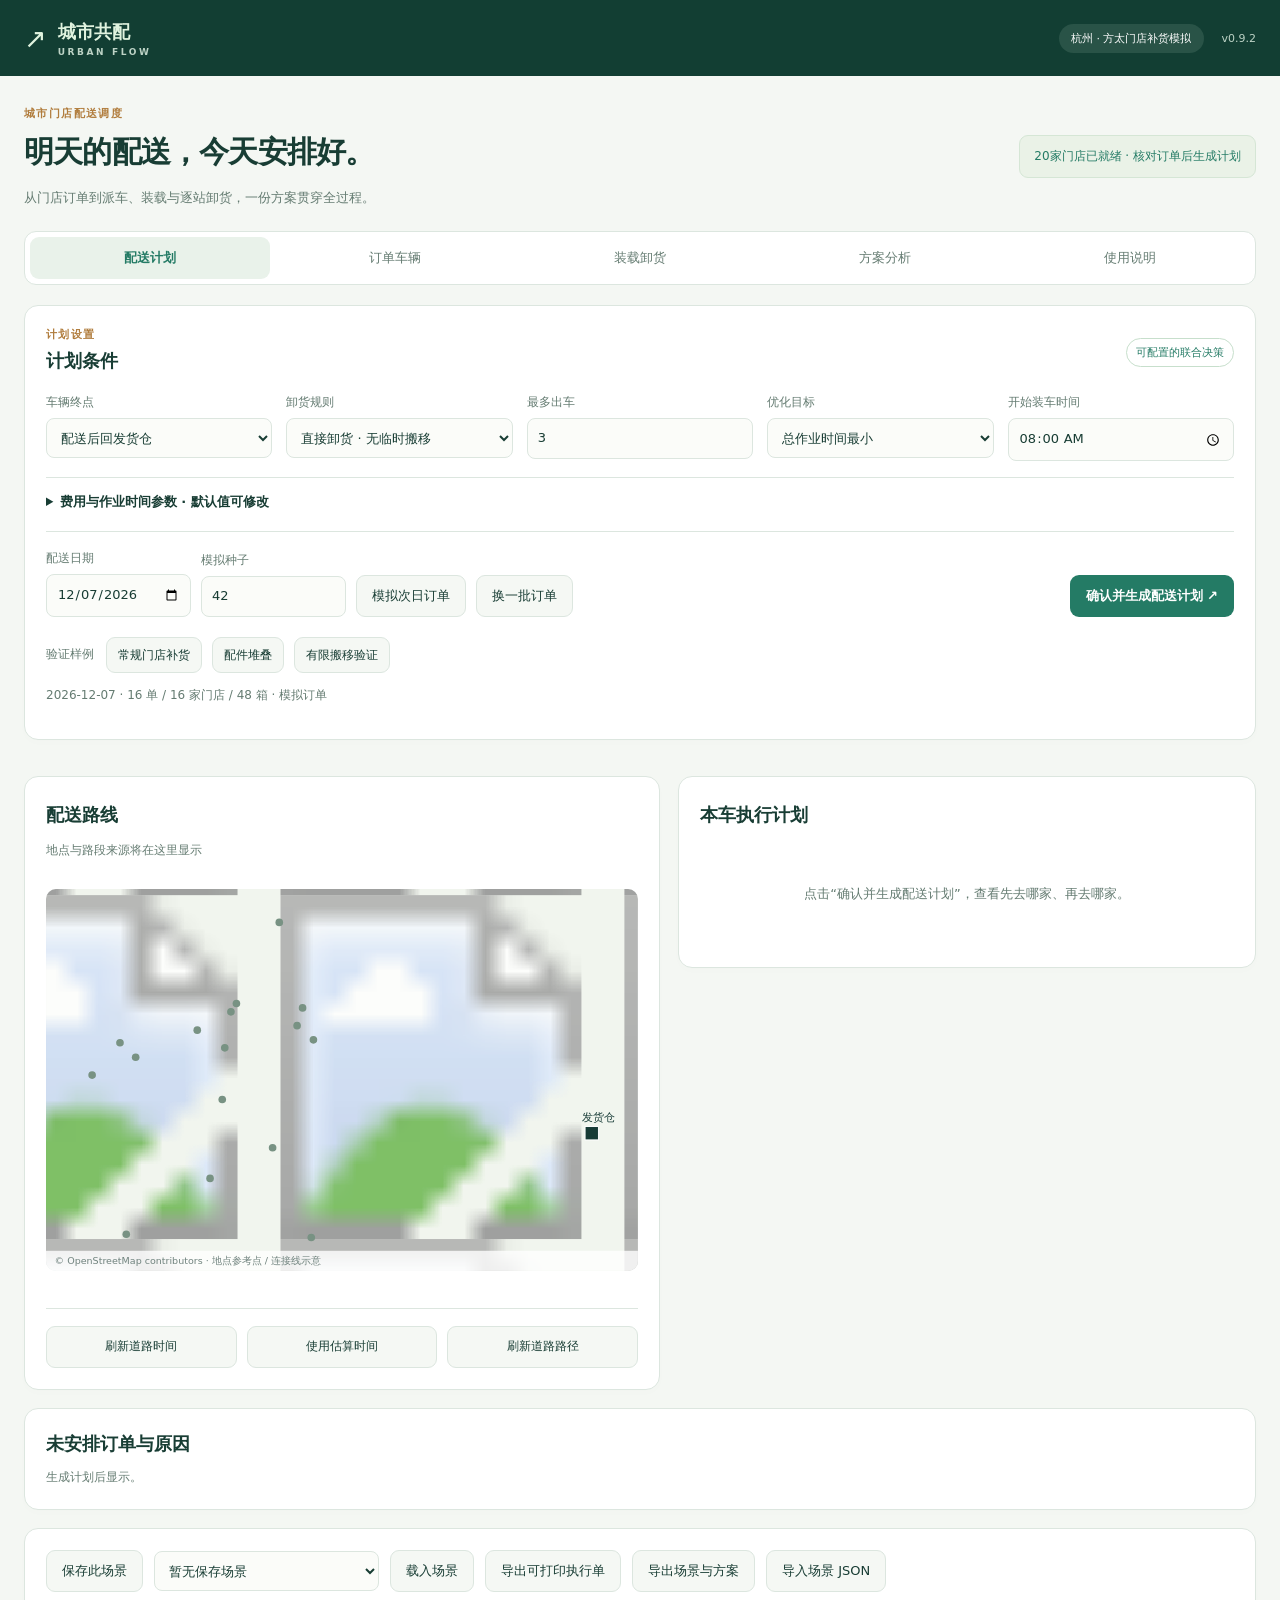
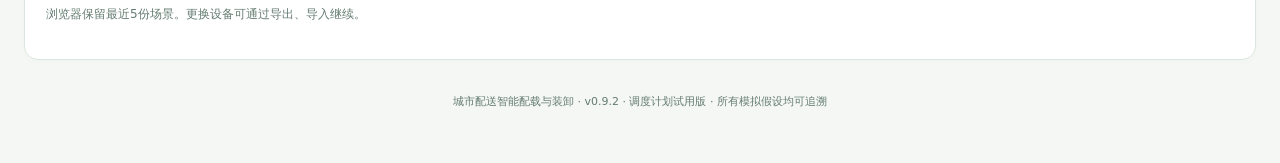
==== commit 6e7e14fc: "Publish audited v0.9.2 algorithm in Pages and standalone demo Synchronize the exact audited solver a" ====
--- a/frontend/v03/index.html
+++ b/frontend/v03/index.html
@@ -1,6 +1,6 @@
 <!doctype html>
-<html lang="zh-CN"><head><meta charset="utf-8"><meta name="viewport" content="width=device-width,initial-scale=1"><meta name="theme-color" content="#123d38"><title>城市共配 · 方太门店配送工作台 v0.9.1</title><link rel="stylesheet" href="style.css?v=0.9.1"></head>
-<body><header class="top"><a class="brand" href="#">↗ <span>城市共配<small>URBAN FLOW</small></span></a><span class="badge">杭州 · 方太门店补货模拟</span><span class="version">v0.9.1</span></header>
+<html lang="zh-CN"><head><meta charset="utf-8"><meta name="viewport" content="width=device-width,initial-scale=1"><meta name="theme-color" content="#123d38"><title>城市共配 · 方太门店配送工作台 v0.9.2</title><link rel="stylesheet" href="style.css?v=0.9.2"></head>
+<body><header class="top"><a class="brand" href="#">↗ <span>城市共配<small>URBAN FLOW</small></span></a><span class="badge">杭州 · 方太门店补货模拟</span><span class="version">v0.9.2</span></header>
 <main><section class="intro"><div><p class="eyebrow">城市门店配送调度</p><h1>明天的配送，今天安排好。</h1><p>从门店订单到派车、装载与逐站卸货，一份方案贯穿全过程。</p></div><div class="status" id="status">准备加载门店数据…</div></section>
 <nav class="tabs" aria-label="工作台"><button data-tab="plan" class="active">配送计划</button><button data-tab="orders">订单车辆</button><button data-tab="cargo">装载卸货</button><button data-tab="compare">方案分析</button><button data-tab="help">使用说明</button></nav>
 <div id="notice" role="status" aria-live="polite" hidden></div><div id="stale" class="notice warning" hidden>订单或条件已修改。当前结果属于上次确认的场景；确认并重新计算后更新。</div>
@@ -23,8 +23,8 @@
 </section>
 <section class="card storage" id="storage-panel"><div class="button-row"><button id="save" class="secondary">保存此场景</button><select id="saved" aria-label="已保存场景"></select><button id="load" class="secondary">载入场景</button><button id="print-plan" class="secondary">导出可打印执行单</button><button id="export" class="secondary">导出场景与方案</button><button id="import" class="secondary">导入场景 JSON</button><input id="file" type="file" accept=".json" hidden></div><p class="muted">浏览器保留最近5份场景。更换设备可通过导出、导入继续。</p></section>
 <details class="card methods" id="methods-panel" hidden><summary>算法、数据来源与当前边界</summary><p>算法采用多起点贪心插入、2-opt、跨车移单与可行路线池组合；每条候选路线同时检查时间窗、三维装载和逐站卸货。最大化可按时完成的订单数后，按所选时间或费用目标比较方案。有限搜索无全局最优性证明，启发式失败不等于数学不可行。</p><p>参考：Tamke 等 EJOR 2026，三维装载约束路径优化；Nascimento 等 EJOR 2026 在线发表，带时间窗的逻辑型 Benders 分解。本程序借鉴模型与分解结构，实际实现为启发式，未实现论文完整精确算法。</p><p id="catalog-note"></p><p>包装尺寸、车队、费用与装卸系数都是演示假设。箱件保持直立、可按规则水平旋转；采用最多两层、单箱完整支撑的保守模型。搬移假定现场有足够的临时放置空间。未建模真实绑扎、车轴载荷、转弯制动或人员转向空间。</p><p>道路缓存与在线免费服务采用普通驾车路线，本版按普通驾车模型计算，不将拥堵或限行作为优化条件。地图加载失败不会阻止已有数据的计算。末站结束模式只统计本任务；指定停车点模式包含前往停车点的行程。</p><p><a href="https://doi.org/10.1016/j.ejor.2025.10.010" target="_blank" rel="noopener">Tamke 等论文</a> · <a href="https://doi.org/10.1016/j.ejor.2026.05.051" target="_blank" rel="noopener">Nascimento 等论文</a> · <a href="https://www.fotile.com/h5/services/shopList.html?key=杭州市" target="_blank" rel="noopener">方太门店查询</a></p></details>
-<section id="help-panel" class="panel" hidden><article class="card help"><p class="eyebrow">快速上手</p><h2>从订单到配送执行</h2><ol><li><b>前一天接单。</b>点击模拟按钮，在20家公开门店中生成次日补货订单；也可下载 CSV 模板，填写门店编号、收货时间和箱型数量后导入。重复订单号的多行会合并成一单。</li><li><b>确认资源与规则。</b>编辑车辆、最多出车数、终点和卸货方式。直接卸货要求取货通道畅通；有限搬移允许先搬出少量挡货，再按校验位置恢复。可用“有限搬移验证”样例对比两种规则。</li><li><b>生成计划。</b>点击确认计算，先尽量完成更多订单，再优化所选时间或费用目标。未安排的订单单独列出原因。修改条件后，已有结果保留到下次确认。</li><li><b>按路线装卸。</b>在装载页选择车辆，查看完整布局、逐箱装车和逐站卸货。上层箱先取出；每一步显示原因、位置和估计时长。切换站点会显示此前站点已完成后的车内状态。</li><li><b>发执行单。</b>下载可打印 HTML，电脑或手机浏览器打开即可阅读；可用浏览器打印为 PDF。场景 JSON 可用于换设备继续计算。浏览器保存仅限当前设备。</li></ol><h3>时间与费用怎样算</h3><p><b>min 表示分钟。</b>总作业时间是所有车辆装车、行驶、等待、卸货及终点行程的总和；车辆并行作业时，它通常大于“整批任务历时”。后者从开始装车到最后一辆车结束。</p><p>卸货时间＝每站准备＋逐箱卸货＋易碎处理＋重货处理＋临时搬出与恢复，按0.5 min向上取整。它已经计入时间窗及人工费。收货截止约束的是卸货完成时刻。</p><p>每车费用＝出车固定费＋里程×里程费＋作业小时×人工费。小、中、大车型默认分别为160/220/300元、1.2/1.6/2.1元每公里、30/35/40元每小时，均可编辑。</p><h3>五种包装与堆叠</h3><div id="sku-reference"></div><p>这些包装规格是模拟假设。最多两层，上层必须完全位于一个下层箱的顶面内，且满足承重；易碎或不可堆叠的箱子不承托其他箱件。增加配件让堆叠更容易出现，算法仍会根据支撑和卸货顺序决定位置。</p><h3>地图与方案比较</h3><p>免费道路服务提供沿道路的形状和普通驾车估计时间，不等同于实测耗时。路径与计算时间匹配后显示实线；缺少匹配道路数据时显示虚线示意。查询得到新时间后，草案提示确认重算。网络失败时保留已有道路缓存。</p><p>比较页使用同一批订单、车辆、费用和约束，分别运行输入顺序、最近门店、最早截止三种规则，再与联合优化结果比较。规则方案也接受装载及卸货校验。服务量不同时，不显示会误导的节省百分比。</p><h3>数据与版本范围</h3><p>门店记录来自公开方太门店目录，坐标为公开地图定位参考；发货仓、停车点、订单、包装、车辆及作业系数含模拟假设，未代表方太或传化的真实客户关系。门店编号表包含来源与查询日期。</p><p>v0.9.1适用于单仓、单日、最多30单/150箱/6辆车的计划演示与小规模试用。输入每单配送到一个门店，同车完成该单全部箱件。算法为有限搜索启发式；现场装卸仍需核对实物与安全条件。</p></article></section><footer>城市配送智能配载与装卸 · v0.9.1 · 调度计划试用版 · 所有模拟假设均可追溯</footer></main>
+<section id="help-panel" class="panel" hidden><article class="card help"><p class="eyebrow">快速上手</p><h2>从订单到配送执行</h2><ol><li><b>前一天接单。</b>点击模拟按钮，在20家公开门店中生成次日补货订单；也可下载 CSV 模板，填写门店编号、收货时间和箱型数量后导入。重复订单号的多行会合并成一单。</li><li><b>确认资源与规则。</b>编辑车辆、最多出车数、终点和卸货方式。直接卸货要求取货通道畅通；有限搬移允许先搬出少量挡货，再按校验位置恢复。可用“有限搬移验证”样例对比两种规则。</li><li><b>生成计划。</b>点击确认计算，先尽量完成更多订单，再优化所选时间或费用目标。未安排的订单单独列出原因。修改条件后，已有结果保留到下次确认。</li><li><b>按路线装卸。</b>在装载页选择车辆，查看完整布局、逐箱装车和逐站卸货。上层箱先取出；每一步显示原因、位置和估计时长。切换站点会显示此前站点已完成后的车内状态。</li><li><b>发执行单。</b>下载可打印 HTML，电脑或手机浏览器打开即可阅读；可用浏览器打印为 PDF。场景 JSON 可用于换设备继续计算。浏览器保存仅限当前设备。</li></ol><h3>时间与费用怎样算</h3><p><b>min 表示分钟。</b>总作业时间是所有车辆装车、行驶、等待、卸货及终点行程的总和；车辆并行作业时，它通常大于“整批任务历时”。后者从开始装车到最后一辆车结束。</p><p>卸货时间＝每站准备＋逐箱卸货＋易碎处理＋重货处理＋临时搬出与恢复，按0.5 min向上取整。它已经计入时间窗及人工费。收货截止约束的是卸货完成时刻。</p><p>每车费用＝出车固定费＋里程×里程费＋作业小时×人工费。小、中、大车型默认分别为160/220/300元、1.2/1.6/2.1元每公里、30/35/40元每小时，均可编辑。</p><h3>五种包装与堆叠</h3><div id="sku-reference"></div><p>这些包装规格是模拟假设。最多两层，上层必须完全位于一个下层箱的顶面内，且满足承重；易碎或不可堆叠的箱子不承托其他箱件。增加配件让堆叠更容易出现，算法仍会根据支撑和卸货顺序决定位置。</p><h3>地图与方案比较</h3><p>免费道路服务提供沿道路的形状和普通驾车估计时间，不等同于实测耗时。路径与计算时间匹配后显示实线；缺少匹配道路数据时显示虚线示意。查询得到新时间后，草案提示确认重算。网络失败时保留已有道路缓存。</p><p>比较页使用同一批订单、车辆、费用和约束，分别运行输入顺序、最近门店、最早截止三种规则，再与联合优化结果比较。规则方案也接受装载及卸货校验。服务量不同时，不显示会误导的节省百分比。</p><h3>数据与版本范围</h3><p>门店记录来自公开方太门店目录，坐标为公开地图定位参考；发货仓、停车点、订单、包装、车辆及作业系数含模拟假设，未代表方太或传化的真实客户关系。门店编号表包含来源与查询日期。</p><p>v0.9.2适用于单仓、单日、最多30单/150箱/6辆车的计划演示与小规模试用。输入每单配送到一个门店，同车完成该单全部箱件。算法为有限搜索启发式；现场装卸仍需核对实物与安全条件。</p></article></section><footer>城市配送智能配载与装卸 · v0.9.2 · 调度计划试用版 · 所有模拟假设均可追溯</footer></main>
 <script>
 window.addEventListener('error',function(e){if(!window.UrbanUI){document.getElementById('status').textContent='页面组件加载失败，请刷新或用系统浏览器打开。';var n=document.getElementById('notice');n.hidden=false;n.className='error';n.textContent='页面尚未启动。请检查网络后刷新；下载HTML需在支持JavaScript的浏览器打开。';}},true);
 setTimeout(function(){if(!window.UrbanUI)document.getElementById('status').textContent='页面尚未启动，请刷新或换用系统浏览器。';},5000);
-</script><script src="engine.js?v=0.9.1"></script><script src="catalog.js?v=0.9.1"></script><script src="product.js?v=0.9.1"></script><script src="roads.js?v=0.9.1"></script><script src="analysis.js?v=0.9.1"></script><script src="app.js?v=0.9.1"></script></body></html>
+</script><script src="engine.js?v=0.9.2"></script><script src="catalog.js?v=0.9.2"></script><script src="product.js?v=0.9.2"></script><script src="roads.js?v=0.9.2"></script><script src="analysis.js?v=0.9.2"></script><script src="app.js?v=0.9.2"></script></body></html>
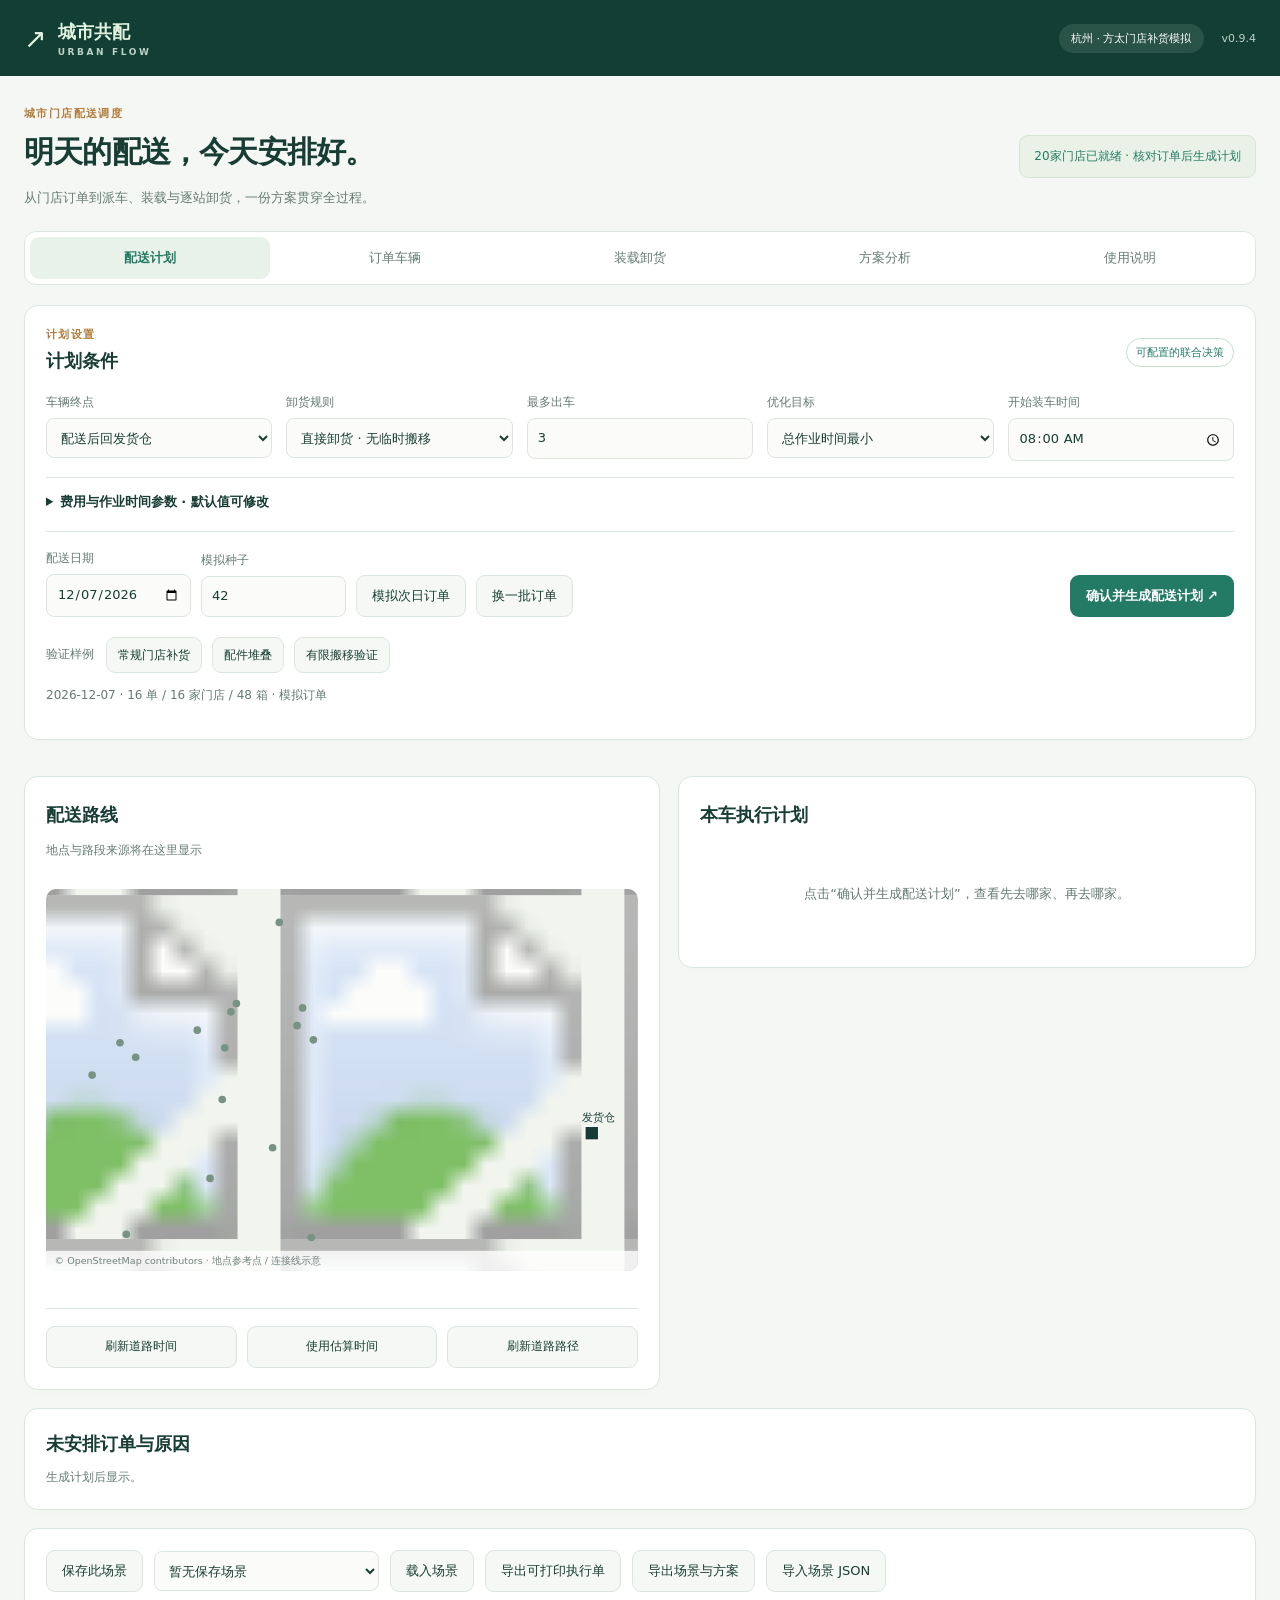
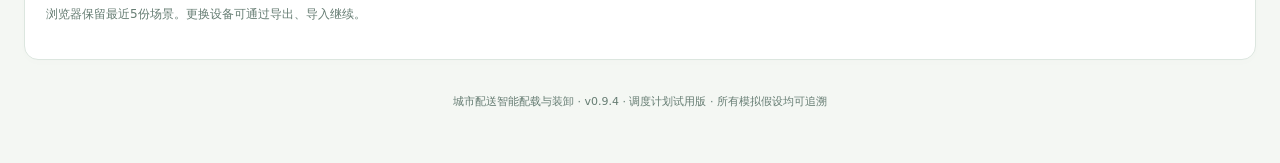
==== commit 0a09b851: "Fix bounded dispatch search and certify service limits Retain verified feasible plans through solver" ====
--- a/frontend/v03/index.html
+++ b/frontend/v03/index.html
@@ -1,6 +1,6 @@
 <!doctype html>
-<html lang="zh-CN"><head><meta charset="utf-8"><meta name="viewport" content="width=device-width,initial-scale=1"><meta name="theme-color" content="#123d38"><title>城市共配 · 方太门店配送工作台 v0.9.2</title><link rel="stylesheet" href="style.css?v=0.9.2"></head>
-<body><header class="top"><a class="brand" href="#">↗ <span>城市共配<small>URBAN FLOW</small></span></a><span class="badge">杭州 · 方太门店补货模拟</span><span class="version">v0.9.2</span></header>
+<html lang="zh-CN"><head><meta charset="utf-8"><meta name="viewport" content="width=device-width,initial-scale=1"><meta name="theme-color" content="#123d38"><title>城市共配 · 方太门店配送工作台 v0.9.4</title><link rel="stylesheet" href="style.css?v=0.9.4"></head>
+<body><header class="top"><a class="brand" href="#">↗ <span>城市共配<small>URBAN FLOW</small></span></a><span class="badge">杭州 · 方太门店补货模拟</span><span class="version">v0.9.4</span></header>
 <main><section class="intro"><div><p class="eyebrow">城市门店配送调度</p><h1>明天的配送，今天安排好。</h1><p>从门店订单到派车、装载与逐站卸货，一份方案贯穿全过程。</p></div><div class="status" id="status">准备加载门店数据…</div></section>
 <nav class="tabs" aria-label="工作台"><button data-tab="plan" class="active">配送计划</button><button data-tab="orders">订单车辆</button><button data-tab="cargo">装载卸货</button><button data-tab="compare">方案分析</button><button data-tab="help">使用说明</button></nav>
 <div id="notice" role="status" aria-live="polite" hidden></div><div id="stale" class="notice warning" hidden>订单或条件已修改。当前结果属于上次确认的场景；确认并重新计算后更新。</div>
@@ -23,8 +23,8 @@
 </section>
 <section class="card storage" id="storage-panel"><div class="button-row"><button id="save" class="secondary">保存此场景</button><select id="saved" aria-label="已保存场景"></select><button id="load" class="secondary">载入场景</button><button id="print-plan" class="secondary">导出可打印执行单</button><button id="export" class="secondary">导出场景与方案</button><button id="import" class="secondary">导入场景 JSON</button><input id="file" type="file" accept=".json" hidden></div><p class="muted">浏览器保留最近5份场景。更换设备可通过导出、导入继续。</p></section>
 <details class="card methods" id="methods-panel" hidden><summary>算法、数据来源与当前边界</summary><p>算法采用多起点贪心插入、2-opt、跨车移单与可行路线池组合；每条候选路线同时检查时间窗、三维装载和逐站卸货。最大化可按时完成的订单数后，按所选时间或费用目标比较方案。有限搜索无全局最优性证明，启发式失败不等于数学不可行。</p><p>参考：Tamke 等 EJOR 2026，三维装载约束路径优化；Nascimento 等 EJOR 2026 在线发表，带时间窗的逻辑型 Benders 分解。本程序借鉴模型与分解结构，实际实现为启发式，未实现论文完整精确算法。</p><p id="catalog-note"></p><p>包装尺寸、车队、费用与装卸系数都是演示假设。箱件保持直立、可按规则水平旋转；采用最多两层、单箱完整支撑的保守模型。搬移假定现场有足够的临时放置空间。未建模真实绑扎、车轴载荷、转弯制动或人员转向空间。</p><p>道路缓存与在线免费服务采用普通驾车路线，本版按普通驾车模型计算，不将拥堵或限行作为优化条件。地图加载失败不会阻止已有数据的计算。末站结束模式只统计本任务；指定停车点模式包含前往停车点的行程。</p><p><a href="https://doi.org/10.1016/j.ejor.2025.10.010" target="_blank" rel="noopener">Tamke 等论文</a> · <a href="https://doi.org/10.1016/j.ejor.2026.05.051" target="_blank" rel="noopener">Nascimento 等论文</a> · <a href="https://www.fotile.com/h5/services/shopList.html?key=杭州市" target="_blank" rel="noopener">方太门店查询</a></p></details>
-<section id="help-panel" class="panel" hidden><article class="card help"><p class="eyebrow">快速上手</p><h2>从订单到配送执行</h2><ol><li><b>前一天接单。</b>点击模拟按钮，在20家公开门店中生成次日补货订单；也可下载 CSV 模板，填写门店编号、收货时间和箱型数量后导入。重复订单号的多行会合并成一单。</li><li><b>确认资源与规则。</b>编辑车辆、最多出车数、终点和卸货方式。直接卸货要求取货通道畅通；有限搬移允许先搬出少量挡货，再按校验位置恢复。可用“有限搬移验证”样例对比两种规则。</li><li><b>生成计划。</b>点击确认计算，先尽量完成更多订单，再优化所选时间或费用目标。未安排的订单单独列出原因。修改条件后，已有结果保留到下次确认。</li><li><b>按路线装卸。</b>在装载页选择车辆，查看完整布局、逐箱装车和逐站卸货。上层箱先取出；每一步显示原因、位置和估计时长。切换站点会显示此前站点已完成后的车内状态。</li><li><b>发执行单。</b>下载可打印 HTML，电脑或手机浏览器打开即可阅读；可用浏览器打印为 PDF。场景 JSON 可用于换设备继续计算。浏览器保存仅限当前设备。</li></ol><h3>时间与费用怎样算</h3><p><b>min 表示分钟。</b>总作业时间是所有车辆装车、行驶、等待、卸货及终点行程的总和；车辆并行作业时，它通常大于“整批任务历时”。后者从开始装车到最后一辆车结束。</p><p>卸货时间＝每站准备＋逐箱卸货＋易碎处理＋重货处理＋临时搬出与恢复，按0.5 min向上取整。它已经计入时间窗及人工费。收货截止约束的是卸货完成时刻。</p><p>每车费用＝出车固定费＋里程×里程费＋作业小时×人工费。小、中、大车型默认分别为160/220/300元、1.2/1.6/2.1元每公里、30/35/40元每小时，均可编辑。</p><h3>五种包装与堆叠</h3><div id="sku-reference"></div><p>这些包装规格是模拟假设。最多两层，上层必须完全位于一个下层箱的顶面内，且满足承重；易碎或不可堆叠的箱子不承托其他箱件。增加配件让堆叠更容易出现，算法仍会根据支撑和卸货顺序决定位置。</p><h3>地图与方案比较</h3><p>免费道路服务提供沿道路的形状和普通驾车估计时间，不等同于实测耗时。路径与计算时间匹配后显示实线；缺少匹配道路数据时显示虚线示意。查询得到新时间后，草案提示确认重算。网络失败时保留已有道路缓存。</p><p>比较页使用同一批订单、车辆、费用和约束，分别运行输入顺序、最近门店、最早截止三种规则，再与联合优化结果比较。规则方案也接受装载及卸货校验。服务量不同时，不显示会误导的节省百分比。</p><h3>数据与版本范围</h3><p>门店记录来自公开方太门店目录，坐标为公开地图定位参考；发货仓、停车点、订单、包装、车辆及作业系数含模拟假设，未代表方太或传化的真实客户关系。门店编号表包含来源与查询日期。</p><p>v0.9.2适用于单仓、单日、最多30单/150箱/6辆车的计划演示与小规模试用。输入每单配送到一个门店，同车完成该单全部箱件。算法为有限搜索启发式；现场装卸仍需核对实物与安全条件。</p></article></section><footer>城市配送智能配载与装卸 · v0.9.2 · 调度计划试用版 · 所有模拟假设均可追溯</footer></main>
+<section id="help-panel" class="panel" hidden><article class="card help"><p class="eyebrow">快速上手</p><h2>从订单到配送执行</h2><ol><li><b>前一天接单。</b>点击模拟按钮，在20家公开门店中生成次日补货订单；也可下载 CSV 模板，填写门店编号、收货时间和箱型数量后导入。重复订单号的多行会合并成一单。</li><li><b>确认资源与规则。</b>编辑车辆、最多出车数、终点和卸货方式。直接卸货要求取货通道畅通；有限搬移允许先搬出少量挡货，再按校验位置恢复。可用“有限搬移验证”样例对比两种规则。</li><li><b>生成计划。</b>点击确认计算，先尽量完成更多订单，再优化所选时间或费用目标。计算过程中先展示可行方案，到时限后保留已校验结果。未安排的订单区分必要条件已证实不可行和组合搜索尚未安排，并显示服务量上界与改善空间。修改条件后，已有结果保留到下次确认。</li><li><b>按路线装卸。</b>在装载页选择车辆，查看完整布局、逐箱装车和逐站卸货。上层箱先取出；每一步显示原因、位置和估计时长。切换站点会显示此前站点已完成后的车内状态。</li><li><b>发执行单。</b>下载可打印 HTML，电脑或手机浏览器打开即可阅读；可用浏览器打印为 PDF。场景 JSON 可用于换设备继续计算。浏览器保存仅限当前设备。</li></ol><h3>时间与费用怎样算</h3><p><b>min 表示分钟。</b>总作业时间是所有车辆装车、行驶、等待、卸货及终点行程的总和；车辆并行作业时，它通常大于“整批任务历时”。后者从开始装车到最后一辆车结束。</p><p>卸货时间＝每站准备＋逐箱卸货＋易碎处理＋重货处理＋临时搬出与恢复，按0.5 min向上取整。它已经计入时间窗及人工费。收货截止约束的是卸货完成时刻。</p><p>每车费用＝出车固定费＋里程×里程费＋作业小时×人工费。小、中、大车型默认分别为160/220/300元、1.2/1.6/2.1元每公里、30/35/40元每小时，均可编辑。</p><h3>五种包装与堆叠</h3><div id="sku-reference"></div><p>这些包装规格是模拟假设。最多两层，上层必须完全位于一个下层箱的顶面内，且满足承重；易碎或不可堆叠的箱子不承托其他箱件。增加配件让堆叠更容易出现，算法仍会根据支撑和卸货顺序决定位置。</p><h3>地图与方案比较</h3><p>免费道路服务提供沿道路的形状和普通驾车估计时间，不等同于实测耗时。路径与计算时间匹配后显示实线；缺少匹配道路数据时显示虚线示意。查询得到新时间后，草案提示确认重算。网络失败时保留已有道路缓存。</p><p>比较页使用同一批订单、车辆、费用和约束，分别运行输入顺序、最近门店、最早截止三种规则，再与联合优化结果比较。规则方案也接受装载及卸货校验。到达计算时限时，比较页仅列出已计算的方案。服务量不同时，不显示会误导的节省百分比。</p><h3>数据与版本范围</h3><p>门店记录来自公开方太门店目录，坐标为公开地图定位参考；发货仓、停车点、订单、包装、车辆及作业系数含模拟假设，未代表方太或传化的真实客户关系。门店编号表包含来源与查询日期。</p><p>v0.9.4适用于单仓、单日、最多30单/150箱/6辆车的计划演示与小规模试用。输入每单配送到一个门店，同车完成该单全部箱件。算法为有限搜索启发式；现场装卸仍需核对实物与安全条件。</p></article></section><footer>城市配送智能配载与装卸 · v0.9.4 · 调度计划试用版 · 所有模拟假设均可追溯</footer></main>
 <script>
 window.addEventListener('error',function(e){if(!window.UrbanUI){document.getElementById('status').textContent='页面组件加载失败，请刷新或用系统浏览器打开。';var n=document.getElementById('notice');n.hidden=false;n.className='error';n.textContent='页面尚未启动。请检查网络后刷新；下载HTML需在支持JavaScript的浏览器打开。';}},true);
 setTimeout(function(){if(!window.UrbanUI)document.getElementById('status').textContent='页面尚未启动，请刷新或换用系统浏览器。';},5000);
-</script><script src="engine.js?v=0.9.2"></script><script src="catalog.js?v=0.9.2"></script><script src="product.js?v=0.9.2"></script><script src="roads.js?v=0.9.2"></script><script src="analysis.js?v=0.9.2"></script><script src="app.js?v=0.9.2"></script></body></html>
+</script><script src="engine.js?v=0.9.4"></script><script src="catalog.js?v=0.9.4"></script><script src="product.js?v=0.9.4"></script><script src="roads.js?v=0.9.4"></script><script src="analysis.js?v=0.9.4"></script><script src="app.js?v=0.9.4"></script></body></html>
